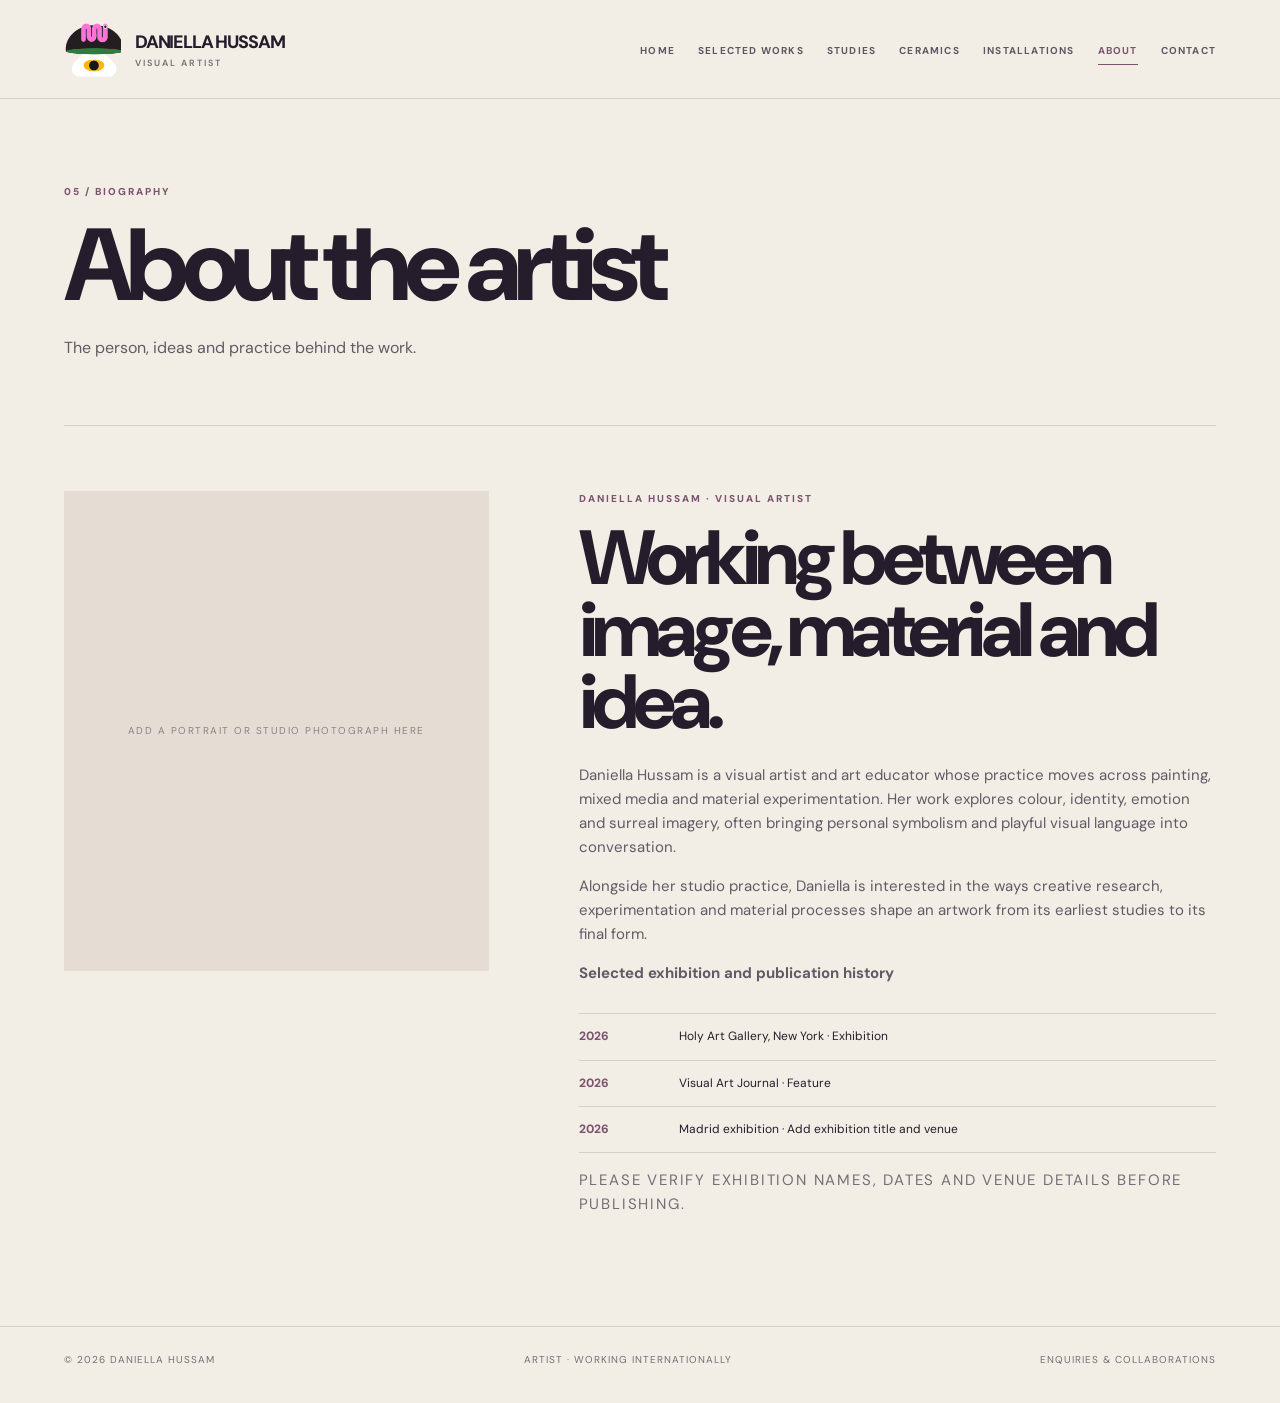
==== about.html @ 5ecb3647 "Add files via upload" ====
<!doctype html><html lang="en"><head><meta charset="utf-8"><meta name="viewport" content="width=device-width, initial-scale=1"><title>About the Artist | Daniella Hussam</title><meta name="description" content="Official portfolio of Daniella Hussam, visual artist."><link rel="preconnect" href="https://fonts.googleapis.com"><link rel="preconnect" href="https://fonts.gstatic.com" crossorigin><link href="assets/css/style.css" rel="stylesheet"></head><body><header class="site-header"><a class="brand" href="index.html"><img src="assets/images/mushroom-logo.png" alt="Daniella Hussam mushroom logo"><span class="brand-name">DANIELLA HUSSAM<small>VISUAL ARTIST</small></span></a><nav class="nav" aria-label="Main navigation"><a href="index.html" class="">Home</a><a href="selected-works.html" class="">Selected Works</a><a href="studies.html" class="">Studies</a><a href="ceramics.html" class="">Ceramics</a><a href="installations.html" class="">Installations</a><a href="about.html" class="active">About</a><a href="contact.html" class="">Contact</a></nav></header><main><section class="page-intro"><div class="eyebrow">05 / Biography</div><h1>About the artist</h1><p>The person, ideas and practice behind the work.</p></section><section class="about-layout"><div class="portrait-placeholder">Add a portrait or studio photograph here</div><div class="about-copy"><div class="eyebrow">Daniella Hussam · Visual artist</div><h2>Working between image, material and idea.</h2><p>Daniella Hussam is a visual artist and art educator whose practice moves across painting, mixed media and material experimentation. Her work explores colour, identity, emotion and surreal imagery, often bringing personal symbolism and playful visual language into conversation.</p><p>Alongside her studio practice, Daniella is interested in the ways creative research, experimentation and material processes shape an artwork from its earliest studies to its final form.</p><p><strong>Selected exhibition and publication history</strong></p><div class="info-list"><div class="info-row"><strong>2026</strong><span>Holy Art Gallery, New York · Exhibition</span></div><div class="info-row"><strong>2026</strong><span>Visual Art Journal · Feature</span></div><div class="info-row"><strong>2026</strong><span>Madrid exhibition · Add exhibition title and venue</span></div></div><p class="meta">Please verify exhibition names, dates and venue details before publishing.</p></div></section></main><footer class="site-footer"><span>© 2026 Daniella Hussam</span><span>Artist · Working internationally</span><a href="contact.html">Enquiries & collaborations</a></footer></body></html>
---- assets/css/style.css ----
@import url('https://fonts.googleapis.com/css2?family=DM+Sans:wght@400;500;600;700;800&display=swap');
:root{--paper:#f2eee6;--ink:#251d2b;--muted:#746d75;--line:#d8d0c7;--accent:#7c526f;--white:#fbf9f5;--sans:'DM Sans',Arial,sans-serif}
*{box-sizing:border-box}html{scroll-behavior:smooth}body{margin:0;background:var(--paper);color:var(--ink);font-family:var(--sans);font-size:15px;line-height:1.6}a{color:inherit;text-decoration:none}a:hover{color:var(--accent)}img{max-width:100%;display:block}
.site-header{max-width:1600px;margin:auto;padding:22px 5vw 18px;display:flex;align-items:center;justify-content:space-between;gap:30px;border-bottom:1px solid var(--line)}
.brand{display:flex;align-items:center;gap:13px;min-width:230px}.brand img{width:58px;height:58px;object-fit:contain}.brand-name{font-size:18px;line-height:1.05;font-weight:800;letter-spacing:-.065em}.brand-name small{display:block;margin-top:7px;font-size:9px;font-weight:600;letter-spacing:.22em;text-transform:uppercase;color:var(--muted)}
.nav{display:flex;flex-wrap:wrap;gap:clamp(10px,1.8vw,27px);justify-content:flex-end}.nav a{font-size:10px;font-weight:700;letter-spacing:.12em;text-transform:uppercase;color:#5f5662;padding:5px 0;border-bottom:1px solid transparent}.nav a:hover,.nav a.active{color:var(--accent);border-color:var(--accent)}
main{max-width:1600px;margin:auto;padding:0 5vw}.eyebrow{font-size:10px;letter-spacing:.2em;text-transform:uppercase;color:var(--accent);font-weight:800}
h1,h2,h3{font-family:var(--sans);font-weight:800;line-height:.94;letter-spacing:-.075em;margin:0}h1{font-size:clamp(58px,10vw,150px)}h2{font-size:clamp(38px,6vw,82px)}h3{font-size:25px;line-height:1.05;letter-spacing:-.055em}
p{max-width:690px;color:#625a65}.hero{padding:clamp(60px,9vw,140px) 0 85px;display:grid;grid-template-columns:1fr .85fr;gap:6vw;align-items:center}.hero-copy .eyebrow{margin-bottom:30px}.hero h1 span{display:block;color:var(--accent)}.hero-copy p{font-size:clamp(16px,1.6vw,21px);max-width:610px;margin:30px 0}.actions{display:flex;gap:12px;flex-wrap:wrap}.button{display:inline-flex;align-items:center;justify-content:center;padding:13px 18px;border:1px solid var(--ink);font-size:10px;font-weight:700;letter-spacing:.12em;text-transform:uppercase;transition:.2s}.button.primary{background:var(--ink);color:var(--paper)}.button:hover{background:var(--accent);border-color:var(--accent);color:white}
.hero-art{min-height:540px;background:#e6ded3;position:relative;display:flex;align-items:center;justify-content:center;overflow:hidden}.hero-art img{width:100%;height:100%;min-height:540px;position:absolute;inset:0;object-fit:cover}.art-instruction{position:relative;z-index:1;max-width:260px;padding:22px;background:rgba(242,238,230,.92);text-align:center;font-size:11px;letter-spacing:.08em;text-transform:uppercase;color:var(--muted)}
.intro-strip{border-top:1px solid var(--line);border-bottom:1px solid var(--line);padding:22px 0;display:flex;justify-content:space-between;gap:20px;flex-wrap:wrap;color:var(--muted);font-size:10px;letter-spacing:.13em;text-transform:uppercase;font-weight:700}
.section-head{padding:78px 0 30px;display:flex;justify-content:space-between;align-items:end;gap:24px}.section-head p{max-width:430px;margin:0;font-size:14px}
.card-grid{display:grid;grid-template-columns:repeat(3,1fr);gap:38px 22px;padding-bottom:85px}.work-card .visual{height:360px;position:relative;overflow:hidden;background:#e5ddd3}.work-card .visual img{width:100%;height:100%;object-fit:cover;transition:transform .5s}.work-card:hover .visual img{transform:scale(1.025)}.visual-empty{height:100%;display:grid;place-items:center;padding:25px;text-align:center;color:#8b8088;font-size:10px;letter-spacing:.15em;text-transform:uppercase}.work-card h3{margin:16px 0 7px}.meta{font-size:10px;letter-spacing:.12em;text-transform:uppercase;color:var(--muted)}
.page-intro{padding:85px 0 48px;border-bottom:1px solid var(--line)}.page-intro h1{font-size:clamp(48px,8vw,110px);margin:17px 0 22px}.page-intro p{font-size:16px;max-width:720px}
.note{padding:18px 22px;border-left:3px solid var(--accent);background:#eae3da;margin:25px 0 55px;max-width:760px;font-size:13px;color:#625a65}
.about-layout{display:grid;grid-template-columns:.8fr 1.2fr;gap:7vw;padding:65px 0 95px;align-items:start}.portrait-placeholder{min-height:480px;background:#e5ddd3;display:grid;place-items:center;color:#8b8088;text-align:center;padding:25px;font-size:10px;letter-spacing:.15em;text-transform:uppercase}.portrait-placeholder img{width:100%;height:100%;object-fit:cover}.about-copy h2{margin:15px 0 25px}.about-copy p{font-size:15px}.info-list{border-top:1px solid var(--line);margin-top:28px}.info-row{display:grid;grid-template-columns:100px 1fr;padding:13px 0;border-bottom:1px solid var(--line);font-size:12px}.info-row strong{font-weight:800;color:var(--accent)}
.contact-layout{display:grid;grid-template-columns:1fr 1fr;gap:8vw;padding:65px 0 100px}.contact-card{border-top:1px solid var(--line);padding:17px 0}.contact-card span{display:block;color:var(--muted);font-size:10px;text-transform:uppercase;letter-spacing:.15em;margin-bottom:5px}.contact-card a{font-size:22px;font-weight:700;letter-spacing:-.04em}
.site-footer{border-top:1px solid var(--line);padding:25px 5vw 35px;max-width:1600px;margin:auto;display:flex;justify-content:space-between;gap:20px;flex-wrap:wrap;color:var(--muted);font-size:10px;letter-spacing:.1em;text-transform:uppercase}.small-link{font-size:10px;text-transform:uppercase;letter-spacing:.14em;color:var(--accent);border-bottom:1px solid #c7a8a7;padding-bottom:4px}
@media(max-width:900px){.site-header{align-items:flex-start;flex-direction:column;padding:20px 6vw 16px}.nav{justify-content:flex-start;gap:10px 18px}.hero{grid-template-columns:1fr;padding:60px 0 50px;gap:35px}.hero-art,.hero-art img{min-height:380px}.card-grid{grid-template-columns:repeat(2,1fr)}.about-layout,.contact-layout{grid-template-columns:1fr;gap:35px}.portrait-placeholder{min-height:360px}}
@media(max-width:560px){main{padding:0 6vw}.brand img{width:48px;height:48px}.nav a{font-size:9px}.card-grid{grid-template-columns:1fr;gap:28px}.work-card .visual{height:390px}.section-head{align-items:flex-start;flex-direction:column;padding-top:55px}.info-row{grid-template-columns:75px 1fr}.site-footer{padding-left:6vw;padding-right:6vw}}
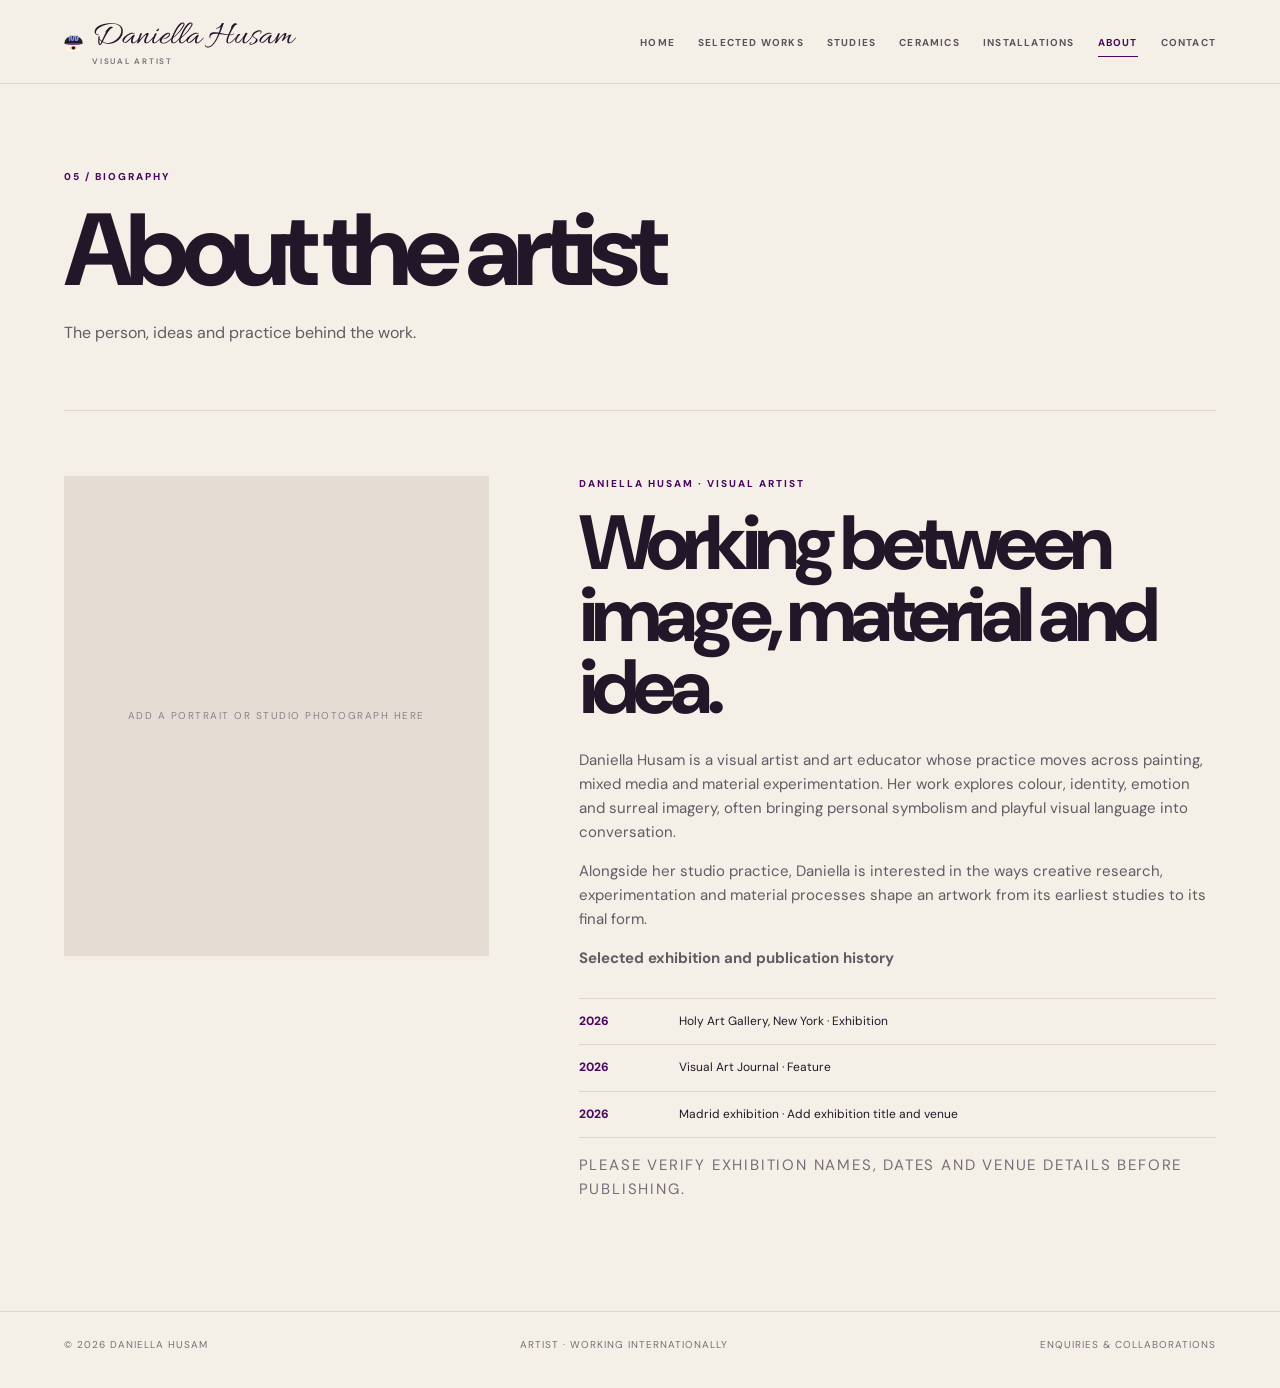
==== commit c43e6e70: "Add files via upload" ====
--- a/about.html
+++ b/about.html
@@ -1 +1 @@
-<!doctype html><html lang="en"><head><meta charset="utf-8"><meta name="viewport" content="width=device-width, initial-scale=1"><title>About the Artist | Daniella Hussam</title><meta name="description" content="Official portfolio of Daniella Hussam, visual artist."><link rel="preconnect" href="https://fonts.googleapis.com"><link rel="preconnect" href="https://fonts.gstatic.com" crossorigin><link href="assets/css/style.css" rel="stylesheet"></head><body><header class="site-header"><a class="brand" href="index.html"><img src="assets/images/mushroom-logo.png" alt="Daniella Hussam mushroom logo"><span class="brand-name">DANIELLA HUSSAM<small>VISUAL ARTIST</small></span></a><nav class="nav" aria-label="Main navigation"><a href="index.html" class="">Home</a><a href="selected-works.html" class="">Selected Works</a><a href="studies.html" class="">Studies</a><a href="ceramics.html" class="">Ceramics</a><a href="installations.html" class="">Installations</a><a href="about.html" class="active">About</a><a href="contact.html" class="">Contact</a></nav></header><main><section class="page-intro"><div class="eyebrow">05 / Biography</div><h1>About the artist</h1><p>The person, ideas and practice behind the work.</p></section><section class="about-layout"><div class="portrait-placeholder">Add a portrait or studio photograph here</div><div class="about-copy"><div class="eyebrow">Daniella Hussam · Visual artist</div><h2>Working between image, material and idea.</h2><p>Daniella Hussam is a visual artist and art educator whose practice moves across painting, mixed media and material experimentation. Her work explores colour, identity, emotion and surreal imagery, often bringing personal symbolism and playful visual language into conversation.</p><p>Alongside her studio practice, Daniella is interested in the ways creative research, experimentation and material processes shape an artwork from its earliest studies to its final form.</p><p><strong>Selected exhibition and publication history</strong></p><div class="info-list"><div class="info-row"><strong>2026</strong><span>Holy Art Gallery, New York · Exhibition</span></div><div class="info-row"><strong>2026</strong><span>Visual Art Journal · Feature</span></div><div class="info-row"><strong>2026</strong><span>Madrid exhibition · Add exhibition title and venue</span></div></div><p class="meta">Please verify exhibition names, dates and venue details before publishing.</p></div></section></main><footer class="site-footer"><span>© 2026 Daniella Hussam</span><span>Artist · Working internationally</span><a href="contact.html">Enquiries & collaborations</a></footer></body></html>+<!doctype html><html lang="en"><head><meta charset="utf-8"><meta name="viewport" content="width=device-width, initial-scale=1"><title>About the Artist | Daniella Husam</title><meta name="description" content="Official portfolio of Daniella Husam, visual artist."><link rel="preconnect" href="https://fonts.googleapis.com"><link rel="preconnect" href="https://fonts.gstatic.com" crossorigin><link href="assets/css/style.css" rel="stylesheet"></head><body><header class="site-header"><a class="brand" href="index.html"><img src="assets/images/mushroom-logo.png" alt="Daniella Husam mushroom logo"><span class="brand-name">Daniella Husam<small>VISUAL ARTIST</small></span></a><nav class="nav" aria-label="Main navigation"><a href="index.html" class="">Home</a><a href="selected-works.html" class="">Selected Works</a><a href="studies.html" class="">Studies</a><a href="ceramics.html" class="">Ceramics</a><a href="installations.html" class="">Installations</a><a href="about.html" class="active">About</a><a href="contact.html" class="">Contact</a></nav></header><main><section class="page-intro"><div class="eyebrow">05 / Biography</div><h1>About the artist</h1><p>The person, ideas and practice behind the work.</p></section><section class="about-layout"><div class="portrait-placeholder">Add a portrait or studio photograph here</div><div class="about-copy"><div class="eyebrow">Daniella Husam · Visual artist</div><h2>Working between image, material and idea.</h2><p>Daniella Husam is a visual artist and art educator whose practice moves across painting, mixed media and material experimentation. Her work explores colour, identity, emotion and surreal imagery, often bringing personal symbolism and playful visual language into conversation.</p><p>Alongside her studio practice, Daniella is interested in the ways creative research, experimentation and material processes shape an artwork from its earliest studies to its final form.</p><p><strong>Selected exhibition and publication history</strong></p><div class="info-list"><div class="info-row"><strong>2026</strong><span>Holy Art Gallery, New York · Exhibition</span></div><div class="info-row"><strong>2026</strong><span>Visual Art Journal · Feature</span></div><div class="info-row"><strong>2026</strong><span>Madrid exhibition · Add exhibition title and venue</span></div></div><p class="meta">Please verify exhibition names, dates and venue details before publishing.</p></div></section></main><footer class="site-footer"><span>© 2026 Daniella Husam</span><span>Artist · Working internationally</span><a href="contact.html">Enquiries & collaborations</a></footer></body></html>
--- a/assets/css/style.css
+++ b/assets/css/style.css
@@ -1,11 +1,13 @@
-@import url('https://fonts.googleapis.com/css2?family=DM+Sans:wght@400;500;600;700;800&display=swap');
-:root{--paper:#f2eee6;--ink:#251d2b;--muted:#746d75;--line:#d8d0c7;--accent:#7c526f;--white:#fbf9f5;--sans:'DM Sans',Arial,sans-serif}
+@import url('https://fonts.googleapis.com/css2?family=Allura&family=DM+Sans:wght@400;500;600;700;800&display=swap');
+:root{--paper:#f5f0e7;--ink:#211728;--muted:#766d78;--line:#ded6cb;--accent:#4a075f;--white:#fffaf1;--sans:'DM Sans',Arial,sans-serif}
 *{box-sizing:border-box}html{scroll-behavior:smooth}body{margin:0;background:var(--paper);color:var(--ink);font-family:var(--sans);font-size:15px;line-height:1.6}a{color:inherit;text-decoration:none}a:hover{color:var(--accent)}img{max-width:100%;display:block}
 .site-header{max-width:1600px;margin:auto;padding:22px 5vw 18px;display:flex;align-items:center;justify-content:space-between;gap:30px;border-bottom:1px solid var(--line)}
-.brand{display:flex;align-items:center;gap:13px;min-width:230px}.brand img{width:58px;height:58px;object-fit:contain}.brand-name{font-size:18px;line-height:1.05;font-weight:800;letter-spacing:-.065em}.brand-name small{display:block;margin-top:7px;font-size:9px;font-weight:600;letter-spacing:.22em;text-transform:uppercase;color:var(--muted)}
+.brand{display:flex;align-items:center;gap:9px;min-width:230px}.brand img{width:23px;height:23px;object-fit:contain;flex:0 0 23px}.brand-name{font-family:'Allura',cursive;font-size:34px;line-height:.9;font-weight:400;letter-spacing:0;white-space:nowrap}.brand-name small{display:block;margin-top:5px;font-family:var(--sans);font-size:8px;font-weight:600;letter-spacing:.22em;text-transform:uppercase;color:var(--muted)}
 .nav{display:flex;flex-wrap:wrap;gap:clamp(10px,1.8vw,27px);justify-content:flex-end}.nav a{font-size:10px;font-weight:700;letter-spacing:.12em;text-transform:uppercase;color:#5f5662;padding:5px 0;border-bottom:1px solid transparent}.nav a:hover,.nav a.active{color:var(--accent);border-color:var(--accent)}
 main{max-width:1600px;margin:auto;padding:0 5vw}.eyebrow{font-size:10px;letter-spacing:.2em;text-transform:uppercase;color:var(--accent);font-weight:800}
-h1,h2,h3{font-family:var(--sans);font-weight:800;line-height:.94;letter-spacing:-.075em;margin:0}h1{font-size:clamp(58px,10vw,150px)}h2{font-size:clamp(38px,6vw,82px)}h3{font-size:25px;line-height:1.05;letter-spacing:-.055em}
+h1,h2,h3{font-family:var(--sans);font-weight:800;line-height:.94;letter-spacing:-.075em;margin:0}
+.hero h1.signature-name{font-family:'Allura',cursive;font-weight:400;font-size:clamp(88px,13vw,176px);line-height:.76;letter-spacing:0}
+.hero h1.signature-name span{font-family:'Allura',cursive;font-weight:400}h1{font-size:clamp(58px,10vw,150px)}h2{font-size:clamp(38px,6vw,82px)}h3{font-size:25px;line-height:1.05;letter-spacing:-.055em}
 p{max-width:690px;color:#625a65}.hero{padding:clamp(60px,9vw,140px) 0 85px;display:grid;grid-template-columns:1fr .85fr;gap:6vw;align-items:center}.hero-copy .eyebrow{margin-bottom:30px}.hero h1 span{display:block;color:var(--accent)}.hero-copy p{font-size:clamp(16px,1.6vw,21px);max-width:610px;margin:30px 0}.actions{display:flex;gap:12px;flex-wrap:wrap}.button{display:inline-flex;align-items:center;justify-content:center;padding:13px 18px;border:1px solid var(--ink);font-size:10px;font-weight:700;letter-spacing:.12em;text-transform:uppercase;transition:.2s}.button.primary{background:var(--ink);color:var(--paper)}.button:hover{background:var(--accent);border-color:var(--accent);color:white}
 .hero-art{min-height:540px;background:#e6ded3;position:relative;display:flex;align-items:center;justify-content:center;overflow:hidden}.hero-art img{width:100%;height:100%;min-height:540px;position:absolute;inset:0;object-fit:cover}.art-instruction{position:relative;z-index:1;max-width:260px;padding:22px;background:rgba(242,238,230,.92);text-align:center;font-size:11px;letter-spacing:.08em;text-transform:uppercase;color:var(--muted)}
 .intro-strip{border-top:1px solid var(--line);border-bottom:1px solid var(--line);padding:22px 0;display:flex;justify-content:space-between;gap:20px;flex-wrap:wrap;color:var(--muted);font-size:10px;letter-spacing:.13em;text-transform:uppercase;font-weight:700}
@@ -17,4 +19,16 @@
 .contact-layout{display:grid;grid-template-columns:1fr 1fr;gap:8vw;padding:65px 0 100px}.contact-card{border-top:1px solid var(--line);padding:17px 0}.contact-card span{display:block;color:var(--muted);font-size:10px;text-transform:uppercase;letter-spacing:.15em;margin-bottom:5px}.contact-card a{font-size:22px;font-weight:700;letter-spacing:-.04em}
 .site-footer{border-top:1px solid var(--line);padding:25px 5vw 35px;max-width:1600px;margin:auto;display:flex;justify-content:space-between;gap:20px;flex-wrap:wrap;color:var(--muted);font-size:10px;letter-spacing:.1em;text-transform:uppercase}.small-link{font-size:10px;text-transform:uppercase;letter-spacing:.14em;color:var(--accent);border-bottom:1px solid #c7a8a7;padding-bottom:4px}
 @media(max-width:900px){.site-header{align-items:flex-start;flex-direction:column;padding:20px 6vw 16px}.nav{justify-content:flex-start;gap:10px 18px}.hero{grid-template-columns:1fr;padding:60px 0 50px;gap:35px}.hero-art,.hero-art img{min-height:380px}.card-grid{grid-template-columns:repeat(2,1fr)}.about-layout,.contact-layout{grid-template-columns:1fr;gap:35px}.portrait-placeholder{min-height:360px}}
-@media(max-width:560px){main{padding:0 6vw}.brand img{width:48px;height:48px}.nav a{font-size:9px}.card-grid{grid-template-columns:1fr;gap:28px}.work-card .visual{height:390px}.section-head{align-items:flex-start;flex-direction:column;padding-top:55px}.info-row{grid-template-columns:75px 1fr}.site-footer{padding-left:6vw;padding-right:6vw}}
+@media(max-width:560px){main{padding:0 6vw}.brand img{width:20px;height:20px;flex-basis:20px}.brand-name{font-size:32px}.nav a{font-size:9px}.card-grid{grid-template-columns:1fr;gap:28px}.work-card .visual{height:390px}.section-head{align-items:flex-start;flex-direction:column;padding-top:55px}.info-row{grid-template-columns:75px 1fr}.site-footer{padding-left:6vw;padding-right:6vw}}
+
+/* Daniella's supplied transparent logo and handwritten signature */
+.brand img{width:19px;height:19px;object-fit:contain;flex:0 0 19px}.signature-image-heading{margin:0!important;letter-spacing:0!important;line-height:1!important}.signature-image-heading img{width:min(100%,760px);height:auto;object-fit:contain;display:block}.hero-copy .signature-image-heading{margin:0 0 24px!important}
+@media(max-width:760px){.signature-image-heading img{width:min(100%,500px)}.brand{min-width:0}}
+
+/* Final identity pass: warm ivory, deep violet ink, supplied transparent mark and signature */
+:root{--paper:#f5f0e7;--ink:#211728;--muted:#766d78;--line:#ded6cb;--accent:#4a075f;--white:#fffaf1}
+.brand img{width:19px;height:19px;flex-basis:19px}
+.signature-image-heading img{width:min(100%,760px);height:auto;display:block;object-fit:contain}
+.hero-copy p{color:#5f5663}
+.nav a{color:#5b5260}
+@media(max-width:560px){.brand img{width:18px;height:18px;flex-basis:18px}}
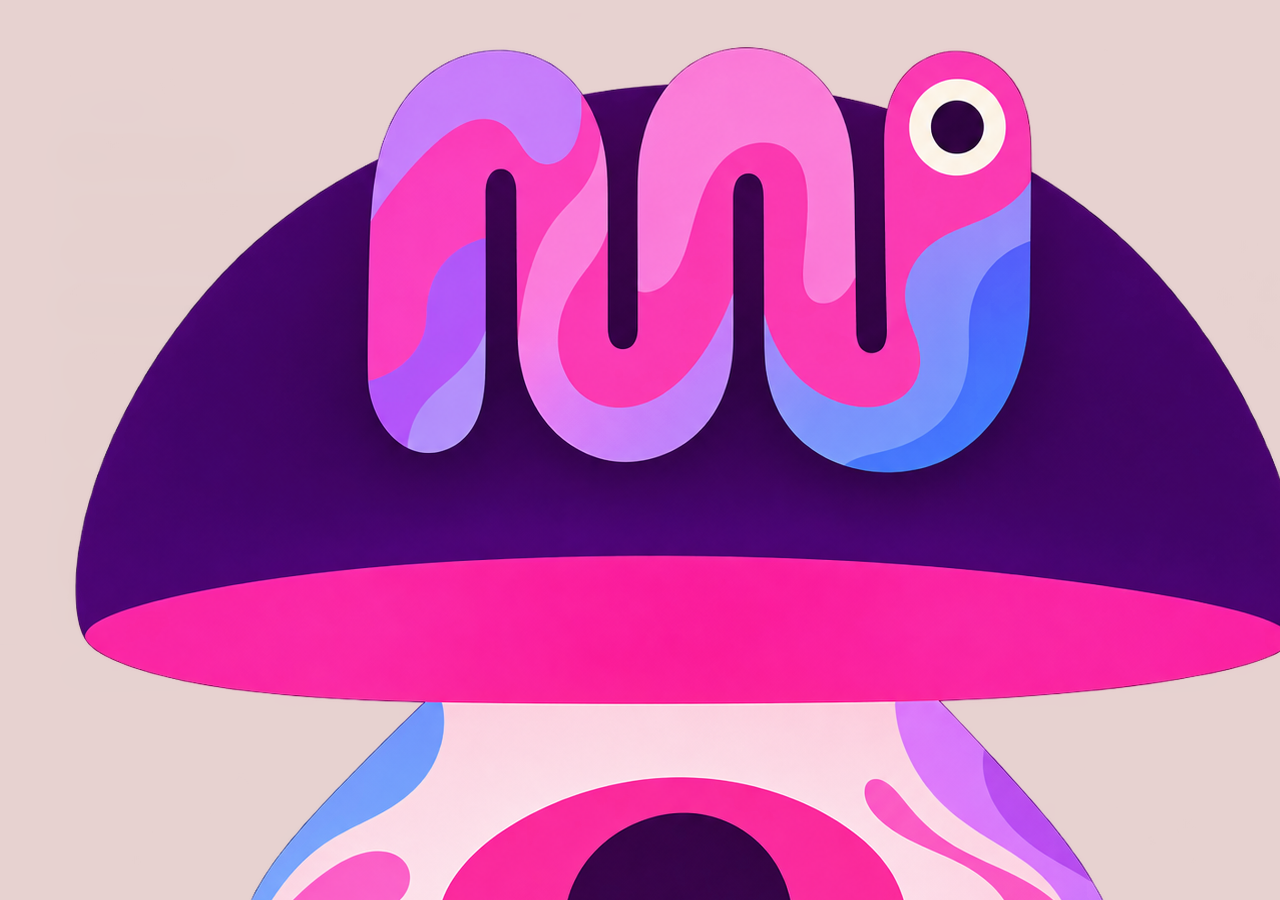
==== commit d965930c: "Improve SEO metadata and artist name discoverability" ====
--- a/about.html
+++ b/about.html
@@ -1 +1,16 @@
-<!doctype html><html lang="en"><head><meta charset="utf-8"><meta name="viewport" content="width=device-width, initial-scale=1"><title>About the Artist | Daniella Husam</title><meta name="description" content="Official portfolio of Daniella Husam, visual artist."><link rel="preconnect" href="https://fonts.googleapis.com"><link rel="preconnect" href="https://fonts.gstatic.com" crossorigin><link href="assets/css/style.css" rel="stylesheet"></head><body><header class="site-header"><a class="brand" href="index.html"><img src="assets/images/mushroom-logo.png" alt="Daniella Husam mushroom logo"><span class="brand-name">Daniella Husam<small>VISUAL ARTIST</small></span></a><nav class="nav" aria-label="Main navigation"><a href="index.html" class="">Home</a><a href="selected-works.html" class="">Selected Works</a><a href="studies.html" class="">Studies</a><a href="ceramics.html" class="">Ceramics</a><a href="installations.html" class="">Installations</a><a href="about.html" class="active">About</a><a href="contact.html" class="">Contact</a></nav></header><main><section class="page-intro"><div class="eyebrow">05 / Biography</div><h1>About the artist</h1><p>The person, ideas and practice behind the work.</p></section><section class="about-layout"><div class="portrait-placeholder">Add a portrait or studio photograph here</div><div class="about-copy"><div class="eyebrow">Daniella Husam · Visual artist</div><h2>Working between image, material and idea.</h2><p>Daniella Husam is a visual artist and art educator whose practice moves across painting, mixed media and material experimentation. Her work explores colour, identity, emotion and surreal imagery, often bringing personal symbolism and playful visual language into conversation.</p><p>Alongside her studio practice, Daniella is interested in the ways creative research, experimentation and material processes shape an artwork from its earliest studies to its final form.</p><p><strong>Selected exhibition and publication history</strong></p><div class="info-list"><div class="info-row"><strong>2026</strong><span>Holy Art Gallery, New York · Exhibition</span></div><div class="info-row"><strong>2026</strong><span>Visual Art Journal · Feature</span></div><div class="info-row"><strong>2026</strong><span>Madrid exhibition · Add exhibition title and venue</span></div></div><p class="meta">Please verify exhibition names, dates and venue details before publishing.</p></div></section></main><footer class="site-footer"><span>© 2026 Daniella Husam</span><span>Artist · Working internationally</span><a href="contact.html">Enquiries & collaborations</a></footer></body></html>+<!doctype html><html lang="en"><head><meta charset="utf-8"><meta name="viewport" content="width=device-width, initial-scale=1"><title>About Daniella Husam (Dania Husam) | Visual Artist</title><meta name="description" content="Meet Daniella Husam, also known as Dania Husam, a visual artist and art educator working across painting, mixed media and material experimentation."><link rel="preconnect" href="https://fonts.googleapis.com"><link rel="preconnect" href="https://fonts.gstatic.com" crossorigin><link href="assets/css/style.css" rel="stylesheet">
+  <script type="application/ld+json">
+  {
+    "@context": "https://schema.org",
+    "@type": "Person",
+    "name": "Daniella Husam",
+    "alternateName": "Dania Husam",
+    "jobTitle": "Visual Artist",
+    "url": "https://daniellartem.com/",
+    "sameAs": [
+      "https://www.instagram.com/daniellartem/",
+      "https://getmostra.com/artist/daniellahussam"
+    ]
+  }
+  </script>
+</head><body><header class="site-header"><a class="brand" href="index.html"><img src="assets/images/mushroom-logo.png" alt="Daniella Husam mushroom logo"><span class="brand-name">Daniella Husam<small>VISUAL ARTIST</small></span></a><nav class="nav" aria-label="Main navigation"><a href="index.html" class="">Home</a><a href="selected-works.html" class="">Selected Works</a><a href="studies.html" class="">Studies</a><a href="ceramics.html" class="">Ceramics</a><a href="installations.html" class="">Installations</a><a href="about.html" class="active">About</a><a href="contact.html" class="">Contact</a></nav></header><main><section class="page-intro"><div class="eyebrow">05 / Biography</div><h1>About the artist</h1><p>The person, ideas and practice behind the work.</p></section><section class="about-layout"><div class="portrait-placeholder">Add a portrait or studio photograph here</div><div class="about-copy"><div class="eyebrow">Daniella Husam · Visual artist</div><h2>Working between image, material and idea.</h2><p>Daniella Husam, also known as Dania Husam, is a visual artist and art educator whose practice moves across painting, mixed media and material experimentation. Her work explores colour, identity, emotion and surreal imagery, often bringing personal symbolism and playful visual language into conversation.</p><p>Alongside her studio practice, Daniella is interested in the ways creative research, experimentation and material processes shape an artwork from its earliest studies to its final form.</p><p><strong>Selected exhibition and publication history</strong></p><div class="info-list"><div class="info-row"><strong>2026</strong><span>Holy Art Gallery, New York · Exhibition</span></div><div class="info-row"><strong>2026</strong><span>Visual Art Journal · Feature</span></div><div class="info-row"><strong>2026</strong><span>Madrid exhibition · Add exhibition title and venue</span></div></div><p class="meta">Please verify exhibition names, dates and venue details before publishing.</p></div></section></main><footer class="site-footer"><span>© 2026 Daniella Husam</span><span>Artist · Working internationally</span><a href="contact.html">Enquiries & collaborations</a></footer></body></html>
--- a/assets/css/style.css
+++ b/assets/css/style.css
@@ -1,34 +1,1300 @@
-@import url('https://fonts.googleapis.com/css2?family=Allura&family=DM+Sans:wght@400;500;600;700;800&display=swap');
-:root{--paper:#f5f0e7;--ink:#211728;--muted:#766d78;--line:#ded6cb;--accent:#4a075f;--white:#fffaf1;--sans:'DM Sans',Arial,sans-serif}
-*{box-sizing:border-box}html{scroll-behavior:smooth}body{margin:0;background:var(--paper);color:var(--ink);font-family:var(--sans);font-size:15px;line-height:1.6}a{color:inherit;text-decoration:none}a:hover{color:var(--accent)}img{max-width:100%;display:block}
-.site-header{max-width:1600px;margin:auto;padding:22px 5vw 18px;display:flex;align-items:center;justify-content:space-between;gap:30px;border-bottom:1px solid var(--line)}
-.brand{display:flex;align-items:center;gap:9px;min-width:230px}.brand img{width:23px;height:23px;object-fit:contain;flex:0 0 23px}.brand-name{font-family:'Allura',cursive;font-size:34px;line-height:.9;font-weight:400;letter-spacing:0;white-space:nowrap}.brand-name small{display:block;margin-top:5px;font-family:var(--sans);font-size:8px;font-weight:600;letter-spacing:.22em;text-transform:uppercase;color:var(--muted)}
-.nav{display:flex;flex-wrap:wrap;gap:clamp(10px,1.8vw,27px);justify-content:flex-end}.nav a{font-size:10px;font-weight:700;letter-spacing:.12em;text-transform:uppercase;color:#5f5662;padding:5px 0;border-bottom:1px solid transparent}.nav a:hover,.nav a.active{color:var(--accent);border-color:var(--accent)}
-main{max-width:1600px;margin:auto;padding:0 5vw}.eyebrow{font-size:10px;letter-spacing:.2em;text-transform:uppercase;color:var(--accent);font-weight:800}
-h1,h2,h3{font-family:var(--sans);font-weight:800;line-height:.94;letter-spacing:-.075em;margin:0}
-.hero h1.signature-name{font-family:'Allura',cursive;font-weight:400;font-size:clamp(88px,13vw,176px);line-height:.76;letter-spacing:0}
-.hero h1.signature-name span{font-family:'Allura',cursive;font-weight:400}h1{font-size:clamp(58px,10vw,150px)}h2{font-size:clamp(38px,6vw,82px)}h3{font-size:25px;line-height:1.05;letter-spacing:-.055em}
-p{max-width:690px;color:#625a65}.hero{padding:clamp(60px,9vw,140px) 0 85px;display:grid;grid-template-columns:1fr .85fr;gap:6vw;align-items:center}.hero-copy .eyebrow{margin-bottom:30px}.hero h1 span{display:block;color:var(--accent)}.hero-copy p{font-size:clamp(16px,1.6vw,21px);max-width:610px;margin:30px 0}.actions{display:flex;gap:12px;flex-wrap:wrap}.button{display:inline-flex;align-items:center;justify-content:center;padding:13px 18px;border:1px solid var(--ink);font-size:10px;font-weight:700;letter-spacing:.12em;text-transform:uppercase;transition:.2s}.button.primary{background:var(--ink);color:var(--paper)}.button:hover{background:var(--accent);border-color:var(--accent);color:white}
-.hero-art{min-height:540px;background:#e6ded3;position:relative;display:flex;align-items:center;justify-content:center;overflow:hidden}.hero-art img{width:100%;height:100%;min-height:540px;position:absolute;inset:0;object-fit:cover}.art-instruction{position:relative;z-index:1;max-width:260px;padding:22px;background:rgba(242,238,230,.92);text-align:center;font-size:11px;letter-spacing:.08em;text-transform:uppercase;color:var(--muted)}
-.intro-strip{border-top:1px solid var(--line);border-bottom:1px solid var(--line);padding:22px 0;display:flex;justify-content:space-between;gap:20px;flex-wrap:wrap;color:var(--muted);font-size:10px;letter-spacing:.13em;text-transform:uppercase;font-weight:700}
-.section-head{padding:78px 0 30px;display:flex;justify-content:space-between;align-items:end;gap:24px}.section-head p{max-width:430px;margin:0;font-size:14px}
-.card-grid{display:grid;grid-template-columns:repeat(3,1fr);gap:38px 22px;padding-bottom:85px}.work-card .visual{height:360px;position:relative;overflow:hidden;background:#e5ddd3}.work-card .visual img{width:100%;height:100%;object-fit:cover;transition:transform .5s}.work-card:hover .visual img{transform:scale(1.025)}.visual-empty{height:100%;display:grid;place-items:center;padding:25px;text-align:center;color:#8b8088;font-size:10px;letter-spacing:.15em;text-transform:uppercase}.work-card h3{margin:16px 0 7px}.meta{font-size:10px;letter-spacing:.12em;text-transform:uppercase;color:var(--muted)}
-.page-intro{padding:85px 0 48px;border-bottom:1px solid var(--line)}.page-intro h1{font-size:clamp(48px,8vw,110px);margin:17px 0 22px}.page-intro p{font-size:16px;max-width:720px}
-.note{padding:18px 22px;border-left:3px solid var(--accent);background:#eae3da;margin:25px 0 55px;max-width:760px;font-size:13px;color:#625a65}
-.about-layout{display:grid;grid-template-columns:.8fr 1.2fr;gap:7vw;padding:65px 0 95px;align-items:start}.portrait-placeholder{min-height:480px;background:#e5ddd3;display:grid;place-items:center;color:#8b8088;text-align:center;padding:25px;font-size:10px;letter-spacing:.15em;text-transform:uppercase}.portrait-placeholder img{width:100%;height:100%;object-fit:cover}.about-copy h2{margin:15px 0 25px}.about-copy p{font-size:15px}.info-list{border-top:1px solid var(--line);margin-top:28px}.info-row{display:grid;grid-template-columns:100px 1fr;padding:13px 0;border-bottom:1px solid var(--line);font-size:12px}.info-row strong{font-weight:800;color:var(--accent)}
-.contact-layout{display:grid;grid-template-columns:1fr 1fr;gap:8vw;padding:65px 0 100px}.contact-card{border-top:1px solid var(--line);padding:17px 0}.contact-card span{display:block;color:var(--muted);font-size:10px;text-transform:uppercase;letter-spacing:.15em;margin-bottom:5px}.contact-card a{font-size:22px;font-weight:700;letter-spacing:-.04em}
-.site-footer{border-top:1px solid var(--line);padding:25px 5vw 35px;max-width:1600px;margin:auto;display:flex;justify-content:space-between;gap:20px;flex-wrap:wrap;color:var(--muted);font-size:10px;letter-spacing:.1em;text-transform:uppercase}.small-link{font-size:10px;text-transform:uppercase;letter-spacing:.14em;color:var(--accent);border-bottom:1px solid #c7a8a7;padding-bottom:4px}
-@media(max-width:900px){.site-header{align-items:flex-start;flex-direction:column;padding:20px 6vw 16px}.nav{justify-content:flex-start;gap:10px 18px}.hero{grid-template-columns:1fr;padding:60px 0 50px;gap:35px}.hero-art,.hero-art img{min-height:380px}.card-grid{grid-template-columns:repeat(2,1fr)}.about-layout,.contact-layout{grid-template-columns:1fr;gap:35px}.portrait-placeholder{min-height:360px}}
-@media(max-width:560px){main{padding:0 6vw}.brand img{width:20px;height:20px;flex-basis:20px}.brand-name{font-size:32px}.nav a{font-size:9px}.card-grid{grid-template-columns:1fr;gap:28px}.work-card .visual{height:390px}.section-head{align-items:flex-start;flex-direction:column;padding-top:55px}.info-row{grid-template-columns:75px 1fr}.site-footer{padding-left:6vw;padding-right:6vw}}
-
-/* Daniella's supplied transparent logo and handwritten signature */
-.brand img{width:19px;height:19px;object-fit:contain;flex:0 0 19px}.signature-image-heading{margin:0!important;letter-spacing:0!important;line-height:1!important}.signature-image-heading img{width:min(100%,760px);height:auto;object-fit:contain;display:block}.hero-copy .signature-image-heading{margin:0 0 24px!important}
-@media(max-width:760px){.signature-image-heading img{width:min(100%,500px)}.brand{min-width:0}}
-
-/* Final identity pass: warm ivory, deep violet ink, supplied transparent mark and signature */
-:root{--paper:#f5f0e7;--ink:#211728;--muted:#766d78;--line:#ded6cb;--accent:#4a075f;--white:#fffaf1}
-.brand img{width:19px;height:19px;flex-basis:19px}
-.signature-image-heading img{width:min(100%,760px);height:auto;display:block;object-fit:contain}
-.hero-copy p{color:#5f5663}
-.nav a{color:#5b5260}
-@media(max-width:560px){.brand img{width:18px;height:18px;flex-basis:18px}}
+@import url('https://fonts.googleapis.com/css2?family=DM+Sans:wght@400;500;600;700&family=Lato:wght@400;700&family=Playfair+Display:wght@500;600;700&display=swap');
+
+:root {
+  --blush: #e7d2d0;
+  --pink: #D94F91;
+  --purple: #4A075F;
+  --ink: #20202B;
+  --blue: #8DAFC2;
+  --paper: var(--blush);
+  --muted: #68616D;
+  --line: rgba(32, 32, 43, .16);
+  --sans: 'Lato', sans-serif;
+  --display: 'Playfair Display', Georgia, serif;
+  --ui: 'DM Sans', sans-serif;
+}
+
+* { box-sizing: border-box; }
+html { scroll-behavior: smooth; scroll-padding-top: 110px; }
+body {
+  margin: 0;
+  background: var(--blush);
+  color: var(--ink);
+  font: 15px/1.65 var(--sans);
+  animation: pageIn .7s ease both;
+}
+@keyframes pageIn { from { opacity: 0; } to { opacity: 1; } }
+a { color: inherit; text-decoration: none; }
+a:hover { color: var(--pink); }
+img { max-width: 100%; display: block; }
+
+/* Fixed navigation shared by every page */
+.site-header {
+  position: fixed;
+  z-index: 1000;
+  inset: 0 0 auto;
+  width: 100%;
+  min-height: 88px;
+  padding: 13px 5vw;
+  display: flex;
+  align-items: center;
+  justify-content: space-between;
+  gap: 24px;
+  background: rgba(231, 210, 208, .96);
+  border-bottom: 1px solid var(--line);
+  backdrop-filter: blur(14px);
+}
+body { padding-top: 88px; }
+.brand { display: flex; align-items: center; gap: 10px; min-width: 0; flex-shrink: 0; }
+.brand .mushroom-mark { width: 36px; height: 36px; flex: 0 0 36px; object-fit: contain; }
+.brand-lockup { display: flex; flex-direction: column; align-items: flex-start; gap: 3px; }
+.brand .brand-signature { width: 150px; height: auto; max-height: 38px; object-fit: contain; }
+.brand-lockup small { font: 700 8px/1.3 var(--ui); letter-spacing: .2em; color: var(--purple); }
+.nav { display: flex; flex-wrap: wrap; gap: clamp(10px, 1.8vw, 27px); justify-content: flex-end; align-items: center; }
+.nav a {
+  font: 700 10px/1.4 var(--ui);
+  letter-spacing: .12em;
+  text-transform: uppercase;
+  color: var(--ink);
+  padding: 6px 0;
+  border-bottom: 1px solid transparent;
+  transition: color .25s, border-color .25s;
+}
+.nav a:hover, .nav a.active { color: var(--pink); border-color: var(--pink); }
+.nav .mostra-nav-link { border: 0; display: flex; align-items: center; }
+.mostra-nav-link img { width: 49px; height: 23px; object-fit: contain; }
+
+/* Editorial homepage */
+main { max-width: 1600px; margin: auto; padding: 0 5vw; }
+.hero-editorial {
+  min-height: min(790px, calc(100vh - 88px));
+  position: relative;
+  display: grid;
+  grid-template-columns: 1fr 1fr;
+  grid-template-rows: 125px minmax(390px, 1fr) 100px;
+  align-items: center;
+  padding: 35px 0 25px;
+  isolation: isolate;
+}
+.hero-name {
+  z-index: 2;
+  color: var(--purple);
+  font: 600 clamp(54px, 8.5vw, 126px)/.98 var(--display);
+  letter-spacing: -.055em;
+}
+.hero-name-daniella { grid-column: 1; grid-row: 1; align-self: end; padding-left: 2%; }
+.hero-name-husam { grid-column: 2; grid-row: 1; align-self: end; text-align: right; padding-right: 3%; color: var(--pink); }
+.hero-portrait {
+  grid-column: 1 / 3;
+  grid-row: 2 / 4;
+  justify-self: center;
+  align-self: center;
+  width: min(48%, 510px);
+  height: min(590px, 66vh);
+  min-height: 390px;
+  overflow: hidden;
+  position: relative;
+  z-index: 1;
+  background: var(--blue);
+  box-shadow: 18px 18px 0 rgba(141, 175, 194, .24);
+}
+.hero-portrait img {
+  width: 100%;
+  height: 100%;
+  object-fit: cover;
+  object-position: 50% 42%;
+  animation: portraitReveal 1.1s .12s both;
+}
+@keyframes portraitReveal {
+  from { opacity: 0; transform: scale(1.035); }
+  to { opacity: 1; transform: scale(1); }
+}
+.hero-intro {
+  grid-column: 2;
+  grid-row: 3;
+  z-index: 3;
+  justify-self: end;
+  align-self: end;
+  width: min(310px, 42%);
+  margin: 0 1% 12px 0;
+  padding: 18px 20px;
+  background: rgba(231, 210, 208, .94);
+}
+.eyebrow { font: 700 9px/1.6 var(--ui); letter-spacing: .17em; text-transform: uppercase; color: var(--purple); }
+.hero-intro p { font-size: 14px; line-height: 1.75; margin: 10px 0 0; }
+.scroll-cue {
+  grid-column: 1;
+  grid-row: 3;
+  z-index: 3;
+  align-self: end;
+  justify-self: start;
+  display: inline-flex;
+  align-items: center;
+  gap: 12px;
+  margin: 0 0 18px 2%;
+  font: 700 9px var(--ui);
+  letter-spacing: .15em;
+  text-transform: uppercase;
+  color: var(--purple);
+}
+.scroll-arrow { color: var(--pink); font-size: 22px; transition: transform .25s; }
+.scroll-cue:hover .scroll-arrow { transform: translateY(5px); }
+
+/* Mostra call to action */
+.mostra-section {
+  display: grid;
+  grid-template-columns: 1.3fr .7fr;
+  gap: 50px;
+  align-items: center;
+  padding: 75px 0;
+  margin: 15px 0 55px;
+  border-top: 1px solid var(--line);
+  border-bottom: 1px solid var(--line);
+}
+.mostra-copy h2 {
+  font: 600 clamp(40px, 6vw, 76px)/1.02 var(--display);
+  letter-spacing: -.045em;
+  margin: 18px 0;
+  max-width: 850px;
+  color: var(--purple);
+}
+.mostra-copy p { font-size: 16px; line-height: 1.8; max-width: 650px; margin: 0 0 25px; color: var(--ink); }
+.mostra-button {
+  display: inline-flex;
+  background: var(--purple);
+  color: var(--blush);
+  padding: 15px 22px;
+  font: 700 10px var(--ui);
+  letter-spacing: .12em;
+  text-transform: uppercase;
+  transition: transform .25s, background .25s;
+}
+.mostra-button:hover { background: var(--pink); color: white; transform: translateY(-2px); }
+.mostra-mark { display: flex; justify-content: center; align-items: center; padding: 25px; }
+.mostra-mark img { width: 100%; max-width: 270px; height: auto; object-fit: contain; }
+
+.gallery-main { padding-top: 35px; }
+.card-grid { columns: 3; column-gap: 22px; padding: 0 0 75px; }
+.work-card {
+  display: inline-block; width: 100%; break-inside: avoid; margin: 0 0 34px;
+  opacity: 0; transform: translateY(16px);
+  transition: opacity .7s ease, transform .7s ease;
+}
+.work-card.is-visible { opacity: 1; transform: translateY(0); }
+.work-card .visual { width: 100%; overflow: hidden; background: transparent; }
+.work-card .visual img {
+  width: 100%; height: auto; object-fit: contain; cursor: zoom-in;
+  transition: transform .7s cubic-bezier(.2,.7,.2,1), opacity .4s;
+}
+.work-card:hover .visual img { transform: scale(1.018); }
+.artwork-details { padding: 10px 0 0; }
+.artwork-line { font-size: 12px; line-height: 1.65; color: var(--ink); }
+.artwork-line strong { font-weight: 800; }
+.artwork-price { font-size: 11px; margin-top: 3px; color: var(--muted); }
+.artwork-purchase {
+  display: inline-block; font: 700 10px var(--ui); text-transform: uppercase;
+  letter-spacing: .12em; text-decoration: underline; text-underline-offset: 4px;
+  margin-top: 7px; color: var(--purple);
+}
+.empty-message { padding: 40px 0; color: var(--muted); }
+.site-footer {
+  border-top: 1px solid var(--line); padding: 22px 5vw 30px; max-width: 1600px;
+  margin: auto; display: flex; justify-content: space-between; gap: 20px;
+  flex-wrap: wrap; color: var(--muted); font: 700 9px var(--ui);
+  letter-spacing: .1em; text-transform: uppercase;
+}
+
+/* Artwork zoom viewer */
+.zoom-viewer {
+  position: fixed; inset: 0; z-index: 9999; display: none; align-items: center;
+  justify-content: center; background: rgba(32, 32, 43, .97); padding: 70px 24px 30px;
+}
+.zoom-viewer.open { display: flex; }
+.zoom-stage { width: 100%; height: 100%; display: flex; align-items: center; justify-content: center; overflow: hidden; touch-action: none; cursor: grab; user-select: none; }
+.zoom-stage.dragging { cursor: grabbing; }
+.zoom-stage img { max-width: 100%; max-height: 100%; width: auto; height: auto; object-fit: contain; transform-origin: center; pointer-events: none; user-select: none; }
+.zoom-toolbar {
+  position: absolute; top: 18px; left: 50%; transform: translateX(-50%);
+  display: flex; align-items: center; gap: 9px; z-index: 2;
+  background: rgba(231, 210, 208, .12); border: 1px solid rgba(231, 210, 208, .2);
+  border-radius: 40px; padding: 8px 12px;
+}
+.zoom-toolbar button, .zoom-close {
+  border: 0; color: white; background: rgba(231, 210, 208, .15); cursor: pointer;
+  border-radius: 50%; width: 38px; height: 38px; font-size: 21px;
+  display: flex; align-items: center; justify-content: center;
+}
+.zoom-level { color: white; font-size: 13px; min-width: 48px; text-align: center; }
+.zoom-close { position: absolute; top: 20px; right: 24px; font-size: 25px; z-index: 3; }
+.zoom-hint { position: absolute; bottom: 18px; color: rgba(231, 210, 208, .7); font-size: 11px; letter-spacing: 1px; }
+body.viewer-open { overflow: hidden; }
+
+@media (max-width: 900px) {
+  .site-header { min-height: 100px; padding: 12px 5vw; align-items: flex-start; flex-direction: column; gap: 7px; }
+  body { padding-top: 100px; }
+  .nav { justify-content: flex-start; gap: 8px 18px; }
+  .hero-editorial { min-height: 760px; grid-template-rows: 100px minmax(400px, 1fr) 115px; }
+  .hero-name { font-size: clamp(52px, 10vw, 90px); }
+  .hero-portrait { width: 58%; height: 520px; }
+  .hero-intro { width: 42%; padding: 14px; }
+  .mostra-section { grid-template-columns: 1fr .6fr; gap: 25px; }
+}
+@media (max-width: 600px) {
+  .site-header { min-height: 126px; padding: 10px 5vw; gap: 8px; }
+  body { padding-top: 126px; }
+  .brand .brand-signature { width: 132px; }
+  .brand .mushroom-mark { width: 31px; height: 31px; flex-basis: 31px; }
+  .nav { gap: 7px 13px; }
+  .nav a { font-size: 8px; }
+  .mostra-nav-link img { width: 40px; }
+  main { padding: 0 5vw; }
+  .hero-editorial {
+    min-height: 760px; grid-template-columns: 1fr 1fr;
+    grid-template-rows: 85px 1fr 155px; padding: 22px 0;
+  }
+  .hero-name { font-size: clamp(43px, 12vw, 68px); }
+  .hero-name-daniella { padding-left: 0; }
+  .hero-name-husam { padding-right: 0; }
+  .hero-portrait { width: 76%; height: 480px; min-height: 0; grid-row: 2 / 4; }
+  .hero-intro {
+    grid-column: 1 / 3; grid-row: 3; width: 72%;
+    justify-self: end; margin: 0 0 12px; padding: 12px 14px;
+  }
+  .hero-intro p { font-size: 12px; line-height: 1.6; }
+  .scroll-cue { grid-column: 1; grid-row: 3; margin: 0 0 18px; gap: 7px; font-size: 8px; }
+  .mostra-section { grid-template-columns: 1fr; gap: 20px; padding: 45px 0; }
+  .mostra-mark { justify-content: flex-start; padding: 5px 0; }
+  .mostra-mark img { max-width: 170px; }
+  .card-grid { columns: 2; column-gap: 12px; }
+  .work-card { margin-bottom: 24px; }
+  .artwork-line { font-size: 11px; }
+  .site-footer { padding-left: 5vw; padding-right: 5vw; }
+  .zoom-viewer { padding: 75px 10px 45px; }
+  .zoom-close { right: 12px; }
+  .zoom-toolbar { top: 12px; }
+}
+@media (max-width: 380px) {
+  .card-grid { columns: 1; }
+  .nav { gap: 6px 10px; }
+}
+@media (prefers-reduced-motion: reduce) {
+  *, *::before, *::after { animation-duration: .01ms !important; transition-duration: .01ms !important; scroll-behavior: auto !important; }
+  .work-card { opacity: 1; transform: none; }
+}
+
+
+/* ===== Homepage art direction: blush, ink, pink, purple and blue ===== */
+:root {
+  --blush: #e7d2d0;
+  --pink: #D94F91;
+  --purple: #4A075F;
+  --ink: #20202B;
+  --blue: #8DAFC2;
+  --line: rgba(74, 7, 95, .13);
+}
+.site-header {
+  min-height: 78px;
+  padding: 9px 2.5vw;
+  background: rgba(231,210,208,.97);
+}
+body { padding-top: 78px; }
+.brand { gap: 12px; }
+.brand .mushroom-mark { width: 43px; height: 43px; flex-basis: 43px; }
+.brand .brand-signature { width: 150px; max-height: 38px; }
+.brand-lockup small { font-size: 8px; }
+.nav { gap: clamp(12px, 1.7vw, 25px); }
+.nav a { font-size: 9px; letter-spacing: .12em; }
+.nav .mostra-nav-link img { width: 49px; height: 23px; }
+
+.home-main { max-width: none; padding: 0 2.8vw; }
+.hero-artworld {
+  position: relative;
+  min-height: 660px;
+  height: min(690px, calc(100vh - 78px));
+  max-height: 760px;
+  overflow: hidden;
+  border-bottom: 1px solid var(--line);
+  isolation: isolate;
+}
+.hero-word {
+  position: absolute;
+  z-index: 1;
+  font-family: 'Bowlby One SC', Impact, sans-serif;
+  font-weight: 400;
+  line-height: .9;
+  letter-spacing: -.055em;
+  text-transform: none;
+  color: var(--ink);
+  font-size: clamp(66px, 10.2vw, 148px);
+  text-shadow: 4px 3px 0 var(--pink), -4px -3px 0 #12c9d6;
+  -webkit-text-stroke: .5px var(--ink);
+  pointer-events: none;
+}
+.hero-word-daniella { left: 2%; top: 15%; transform: rotate(-4deg); }
+.hero-word-husam { right: 2%; top: 42%; transform: rotate(2deg); }
+.portrait-wrap {
+  position: absolute;
+  z-index: 2;
+  left: 50%;
+  bottom: 0;
+  transform: translateX(-50%);
+  width: min(48vw, 590px);
+  height: 94%;
+  display: flex;
+  align-items: flex-end;
+  justify-content: center;
+  overflow: visible;
+  background: transparent;
+  box-shadow: none;
+}
+.portrait-cutout {
+  display: block;
+  width: 100%;
+  height: 100%;
+  object-fit: contain;
+  object-position: center bottom;
+  animation: none !important;
+  transform: none !important;
+  filter: none;
+}
+.portrait-scribble {
+  position: absolute;
+  z-index: 3;
+  left: -53%;
+  bottom: -3px;
+  width: 112%;
+  height: 135px;
+  overflow: visible;
+  pointer-events: none;
+}
+.portrait-scribble path {
+  fill: none;
+  stroke: var(--purple);
+  stroke-width: 7;
+  stroke-linecap: round;
+  stroke-linejoin: round;
+}
+.hero-bio {
+  position: absolute;
+  z-index: 4;
+  right: 1.4%;
+  bottom: 4px;
+  width: min(29%, 355px);
+  display: flex;
+  gap: 15px;
+  align-items: stretch;
+  padding: 0 0 10px;
+  background: transparent;
+}
+.bio-rule { display: block; width: 4px; flex: 0 0 4px; background: var(--pink); }
+.bio-copy { padding: 5px 0 0; }
+.bio-copy p { margin: 0; font: 400 clamp(14px, 1.25vw, 19px)/1.48 var(--sans); color: var(--purple); }
+.bio-copy .bio-kicker { margin-bottom: 3px; }
+.hero-bottom-note {
+  position: absolute;
+  z-index: 4;
+  left: 2%;
+  bottom: 22px;
+  color: var(--purple);
+  font: 700 9px var(--ui);
+  letter-spacing: .18em;
+  text-transform: uppercase;
+}
+.hero-doodle { position: absolute; z-index: 3; pointer-events: none; }
+.hero-doodle svg { width: 100%; height: 100%; overflow: visible; }
+.hero-doodle svg path, .hero-doodle svg circle {
+  fill: none; stroke: var(--blue); stroke-width: 4;
+  stroke-linecap: round; stroke-linejoin: round;
+}
+.hero-fish { right: 1.1%; bottom: 24%; width: 92px; height: 72px; transform: rotate(-8deg); }
+.hero-fish svg path:first-child { fill: rgba(141,175,194,.12); }
+.hero-spark { right: 8%; top: 18%; color: var(--pink); font-size: 42px; transform: rotate(12deg); }
+.hero-mushroom { left: 2%; top: 48%; width: 70px; height: 78px; transform: rotate(-8deg); }
+.hero-mushroom svg path { stroke: var(--pink); stroke-width: 4; }
+.hero-mushroom svg circle { fill: var(--pink); stroke: none; }
+
+.mostra-section {
+  margin: 0;
+  padding: 50px 0 42px;
+  grid-template-columns: 1.25fr .75fr;
+  gap: 40px;
+  border-top: 0;
+  border-bottom: 1px solid var(--line);
+}
+.mostra-copy h2 {
+  font-size: clamp(42px, 6.2vw, 78px);
+  line-height: 1.02;
+  margin: 18px 0 18px;
+  color: var(--purple);
+}
+.mostra-copy p { max-width: 700px; font-size: 16px; }
+.mostra-button { padding: 15px 22px; background: var(--purple); }
+.mostra-button:hover { background: var(--pink); }
+.mostra-art-link {
+  min-height: 260px;
+  position: relative;
+  display: flex;
+  align-items: flex-start;
+  justify-content: center;
+  padding: 12px 10px 0;
+}
+.mostra-large-logo { width: min(78%, 260px); max-height: 95px; object-fit: contain; }
+.paper-plane-doodle {
+  position: absolute; width: 205px; height: 165px;
+  right: 18%; bottom: -5px; transform: rotate(7deg);
+  overflow: visible;
+}
+.paper-plane-doodle path {
+  fill: none; stroke: var(--blue); stroke-width: 7;
+  stroke-linecap: round; stroke-linejoin: round;
+}
+.paper-plane-doodle .plane-trail { stroke: var(--pink); stroke-dasharray: 2 13; stroke-width: 8; }
+.paper-plane-doodle circle { fill: var(--pink); stroke: none; }
+.home-footer { max-width: none; padding: 0 2.8vw 20px; border-top: 0; }
+.footer-socials {
+  min-height: 66px; display: flex; justify-content: center; align-items: center;
+  gap: 32px; border-bottom: 1px solid var(--line);
+}
+.footer-socials a {
+  color: var(--pink); font: 700 34px/1 var(--ui);
+  transition: transform .2s, color .2s;
+}
+.footer-socials a:hover { color: var(--purple); transform: translateY(-3px); }
+.footer-bottom {
+  display: flex; justify-content: space-between; gap: 20px;
+  padding: 18px 0 0; color: var(--muted);
+  font: 700 9px/1.7 var(--ui); letter-spacing: .1em; text-transform: uppercase;
+}
+.footer-bottom span:last-child { text-align: right; }
+.footer-bottom a { font: 400 13px var(--sans); letter-spacing: 0; text-transform: none; }
+
+@media (max-width: 900px) {
+  .site-header { min-height: 94px; padding: 9px 3vw; flex-direction: row; align-items: center; }
+  body { padding-top: 94px; }
+  .brand .mushroom-mark { width: 40px; height: 40px; flex-basis: 40px; }
+  .hero-artworld { min-height: 650px; height: 76vh; }
+  .hero-word { font-size: clamp(58px, 11vw, 100px); }
+  .portrait-wrap { width: min(58vw, 520px); height: 88%; }
+  .hero-bio { width: 31%; right: 1%; }
+  .bio-copy p { font-size: 14px; }
+  .hero-fish { width: 68px; right: 1%; }
+  .mostra-section { grid-template-columns: 1fr .65fr; }
+}
+@media (max-width: 600px) {
+  .site-header { min-height: 120px; padding: 9px 4vw; flex-direction: column; align-items: flex-start; gap: 7px; }
+  body { padding-top: 120px; }
+  .brand .mushroom-mark { width: 38px; height: 38px; flex-basis: 38px; }
+  .brand .brand-signature { width: 150px; }
+  .nav { width: 100%; justify-content: flex-start; gap: 5px 13px; }
+  .nav a { font-size: 8px; }
+  .nav .mostra-nav-link img { width: 40px; }
+  .home-main { padding: 0 4vw; }
+  .hero-artworld { min-height: 740px; height: auto; max-height: none; }
+  .hero-word { font-size: clamp(48px, 13vw, 76px); }
+  .hero-word-daniella { top: 8%; left: 1%; }
+  .hero-word-husam { top: 37%; right: 0; }
+  .portrait-wrap { width: 92%; height: 68%; bottom: 0; }
+  .portrait-scribble { left: -10%; width: 90%; height: 85px; bottom: 0; }
+  .hero-bio {
+    right: 0; bottom: 13px; width: 56%;
+    padding: 8px 0 8px 8px; gap: 9px;
+  }
+  .bio-copy p { font-size: 12px; line-height: 1.45; }
+  .bio-copy .bio-kicker { font-size: 11px; }
+  .hero-bottom-note { left: 0; bottom: 24px; width: 38%; font-size: 7px; line-height: 1.7; }
+  .hero-fish { width: 55px; height: 44px; right: 1%; bottom: 32%; }
+  .hero-mushroom { width: 45px; height: 52px; top: 25%; left: 2%; }
+  .hero-spark { top: 18%; right: 7%; font-size: 28px; }
+  .mostra-section { grid-template-columns: 1fr; padding: 42px 0 32px; gap: 18px; }
+  .mostra-copy h2 { font-size: clamp(43px, 12vw, 60px); }
+  .mostra-copy p { font-size: 14px; }
+  .mostra-art-link { min-height: 190px; justify-content: flex-start; }
+  .mostra-large-logo { width: 170px; }
+  .paper-plane-doodle { width: 150px; height: 120px; right: 10%; }
+  .footer-socials { min-height: 58px; gap: 25px; }
+  .footer-socials a { font-size: 29px; }
+  .footer-bottom { font-size: 8px; }
+  .card-grid { columns: 2; }
+}
+
+
+/* Homepage hero: use Daniella's supplied composition as one complete artwork */
+.hero-artworld {
+  width: 100%;
+  min-height: 0;
+  height: auto;
+  max-height: none;
+  padding: 0;
+  margin: 0;
+  overflow: hidden;
+  background: #e7d2d0;
+  border-bottom: 1px solid var(--line);
+}
+.home-hero-image {
+  display: block;
+  width: 100%;
+  max-width: 1366px;
+  height: auto;
+  margin: 0 auto;
+  object-fit: contain;
+  object-position: center;
+  animation: none !important;
+  transform: none !important;
+}
+
+/* Clear, medium-sized footer social icons */
+.footer-socials {
+  min-height: 82px;
+  gap: 34px;
+}
+.footer-socials a {
+  display: inline-flex;
+  width: 38px;
+  height: 38px;
+  align-items: center;
+  justify-content: center;
+  color: var(--pink);
+}
+.footer-socials a svg {
+  display: block;
+  width: 34px;
+  height: 34px;
+  fill: none;
+  stroke: currentColor;
+  stroke-width: 2;
+  stroke-linecap: round;
+  stroke-linejoin: round;
+}
+.footer-socials a .icon-dot { fill: currentColor; stroke: none; }
+.footer-socials a:hover { color: var(--purple); }
+
+@media (max-width: 600px) {
+  .home-hero-image { width: 100%; }
+  .footer-socials { min-height: 74px; gap: 28px; }
+  .footer-socials a, .footer-socials a svg { width: 32px; height: 32px; }
+}
+
+
+/* FINAL HOMEPAGE: display Daniella's supplied PNG as-is, with no extra hero elements */
+.home-main {
+  max-width: none;
+  width: 100%;
+  padding: 0;
+  margin: 0;
+}
+.hero-artworld {
+  display: block;
+  width: 100%;
+  height: auto;
+  min-height: 0;
+  max-height: none;
+  margin: 0;
+  padding: 0;
+  overflow: visible;
+  border: 0;
+  background: #e7d2d0;
+}
+.home-hero-image {
+  display: block;
+  width: 100%;
+  max-width: none;
+  height: auto;
+  margin: 0;
+  object-fit: contain;
+  object-position: center;
+  animation: none !important;
+  transform: none !important;
+}
+.paper-plane-doodle {
+  display: none !important;
+}
+
+
+/* Final sizing adjustments: larger header, slightly inset Mostra section */
+.site-header {
+  min-height: 104px;
+  padding: 13px 3.5vw;
+}
+body { padding-top: 104px; }
+.brand { gap: 14px; }
+.brand .mushroom-mark {
+  width: 49px;
+  height: 49px;
+  flex-basis: 49px;
+}
+.brand .brand-signature {
+  width: 185px;
+  max-height: 48px;
+}
+.brand-lockup small { font-size: 9px; }
+.nav { gap: clamp(14px, 1.9vw, 30px); }
+.nav a { font-size: 11px; }
+.nav .mostra-nav-link img {
+  width: 58px;
+  height: 28px;
+}
+.mostra-section {
+  padding-left: clamp(18px, 2.5vw, 40px);
+  padding-right: clamp(18px, 2.5vw, 40px);
+}
+.paper-plane-doodle { display: none !important; }
+
+@media (max-width: 900px) {
+  .site-header {
+    min-height: 104px;
+    padding: 11px 3.5vw;
+  }
+  body { padding-top: 104px; }
+  .brand .mushroom-mark {
+    width: 45px;
+    height: 45px;
+    flex-basis: 45px;
+  }
+  .brand .brand-signature { width: 170px; }
+  .nav a { font-size: 10px; }
+  .nav .mostra-nav-link img { width: 52px; }
+}
+
+@media (max-width: 600px) {
+  .site-header {
+    min-height: 132px;
+    padding: 10px 4vw;
+  }
+  body { padding-top: 132px; }
+  .brand .mushroom-mark {
+    width: 40px;
+    height: 40px;
+    flex-basis: 40px;
+  }
+  .brand .brand-signature { width: 155px; }
+  .nav a { font-size: 8px; }
+  .nav .mostra-nav-link img { width: 43px; }
+  .mostra-section {
+    padding-left: 14px;
+    padding-right: 14px;
+  }
+}
+
+
+/* Final navigation label sizing */
+.site-header .nav a:not(.mostra-nav-link) {
+  font-size: 13px;
+  letter-spacing: .13em;
+  line-height: 1.5;
+}
+
+@media (max-width: 900px) {
+  .site-header .nav a:not(.mostra-nav-link) {
+    font-size: 12px;
+  }
+}
+
+@media (max-width: 600px) {
+  .site-header .nav a:not(.mostra-nav-link) {
+    font-size: 10px;
+  }
+}
+
+
+/* Projects page: editorial L-shaped statement and floated image grid */
+.projects-main { max-width: 1600px; }
+.projects-layout { display: flow-root; padding: 0 0 75px; }
+.projects-gallery {
+  float: right;
+  width: 58%;
+  display: grid;
+  grid-template-columns: repeat(2, minmax(0, 1fr));
+  gap: 24px 30px;
+  padding: 0 0 20px 34px;
+  columns: unset;
+}
+.projects-gallery .work-card {
+  display: block;
+  width: 100%;
+  margin: 0;
+}
+.projects-gallery .work-card:nth-child(3) { grid-column: 1 / -1; }
+.projects-gallery .work-card .visual img { width: 100%; }
+.project-statement {
+  color: #171717;
+  font-family: 'Lato', sans-serif;
+  font-size: 19px;
+  line-height: 1.58;
+}
+.project-statement h1 {
+  margin: 0 0 3px;
+  font: 700 clamp(25px, 2.2vw, 34px)/1.2 'Lato', sans-serif;
+  color: var(--ink);
+}
+.project-statement .project-meta {
+  margin: 0 0 24px;
+  font-size: 13px;
+  line-height: 1.5;
+  letter-spacing: .04em;
+  color: var(--muted);
+}
+.project-statement p { margin: 0 0 18px; }
+@media (max-width: 700px) {
+  .projects-gallery {
+    float: none;
+    width: 100%;
+    padding: 0 0 24px;
+    gap: 16px;
+  }
+  .project-statement { font-size: 16px; line-height: 1.65; }
+  .project-statement h1 { font-size: 27px; }
+}
+@media (max-width: 420px) {
+  .projects-gallery { grid-template-columns: 1fr; }
+  .projects-gallery .work-card:nth-child(3) { grid-column: auto; }
+}
+
+
+/* Projects: independent recent uploads first, then one self-contained feature */
+.projects-content { display: block; padding-bottom: 70px; }
+.projects-new-work {
+  display: grid;
+  grid-template-columns: repeat(3, minmax(0, 1fr));
+  gap: 28px;
+  margin-bottom: 64px;
+}
+.projects-new-work .work-card { margin: 0; }
+.projects-layout { display: flow-root; padding: 0 0 30px; }
+.projects-gallery {
+  float: right;
+  width: 58%;
+  display: grid;
+  grid-template-columns: repeat(2, minmax(0, 1fr));
+  gap: 24px 30px;
+  padding: 0 0 20px 34px;
+  columns: unset;
+}
+.projects-gallery .work-card { display: block; width: 100%; margin: 0; }
+.projects-gallery .work-card:nth-child(3) { grid-column: 1 / -1; }
+.projects-gallery .work-card .visual img { width: 100%; }
+.projects-gallery .work-card:nth-child(n+4) { grid-column: auto; }
+.project-statement {
+  color: #171717;
+  font-family: 'Lato', sans-serif;
+  font-size: 19px;
+  line-height: 1.58;
+}
+.project-statement h1 {
+  margin: 0 0 3px;
+  font: 700 clamp(25px, 2.2vw, 34px)/1.2 'Lato', sans-serif;
+  color: var(--ink);
+}
+.project-statement .project-meta {
+  margin: 0 0 24px;
+  font-size: 13px;
+  line-height: 1.5;
+  letter-spacing: .04em;
+  color: var(--muted);
+}
+.project-statement p { margin: 0 0 18px; }
+@media (max-width: 700px) {
+  .projects-new-work { grid-template-columns: repeat(2, minmax(0, 1fr)); gap: 16px; margin-bottom: 38px; }
+  .projects-gallery { float: none; width: 100%; padding: 0 0 24px; gap: 16px; }
+  .project-statement { font-size: 16px; line-height: 1.65; }
+  .project-statement h1 { font-size: 27px; }
+}
+@media (max-width: 420px) {
+  .projects-new-work { grid-template-columns: 1fr; }
+  .projects-gallery { grid-template-columns: 1fr; }
+  .projects-gallery .work-card:nth-child(3) { grid-column: auto; }
+}
+
+
+
+/* Comfort Zone: preserve artwork on the left, statement on the right */
+.comfort-project {
+  display: grid;
+  grid-template-columns: minmax(0, 0.72fr) minmax(0, 1.28fr);
+  align-items: start;
+  gap: clamp(28px, 4vw, 64px);
+  margin: 0 0 72px;
+}
+.comfort-project > .work-card {
+  width: 100%;
+  max-width: 480px;
+  margin: 0;
+}
+.comfort-project > .work-card .visual img {
+  display: block;
+  width: 100%;
+  max-height: 480px;
+  object-fit: contain;
+  object-position: top left;
+}
+.comfort-project .project-statement { padding-top: 0; }
+.comfort-project .project-statement .project-meta { margin-bottom: 24px; }
+@media (max-width: 700px) {
+  .comfort-project { grid-template-columns: 1fr; gap: 24px; margin-bottom: 44px; }
+}
+
+
+/* Selected Works: compact editorial masonry grid inspired by the supplied reference */
+body[data-category="Selected Works"] .gallery-main {
+  width: 100%;
+  max-width: 1800px;
+  padding: 28px clamp(24px, 4vw, 64px) 0;
+}
+body[data-category="Selected Works"] .card-grid {
+  columns: 4;
+  column-gap: clamp(16px, 1.8vw, 28px);
+  padding-bottom: 80px;
+}
+body[data-category="Selected Works"] .work-card {
+  display: inline-block;
+  width: 100%;
+  margin: 0 0 26px;
+  break-inside: avoid;
+}
+body[data-category="Selected Works"] .work-card .visual img {
+  width: 100%;
+  height: auto;
+  object-fit: contain;
+}
+body[data-category="Selected Works"] .artwork-details {
+  padding-top: 11px;
+}
+body[data-category="Selected Works"] .artwork-line {
+  font-size: 12px;
+  line-height: 1.6;
+}
+body[data-category="Selected Works"] .artwork-price {
+  font-size: 11px;
+  margin-top: 4px;
+}
+body[data-category="Selected Works"] .artwork-purchase {
+  margin-top: 5px;
+}
+@media (max-width: 1100px) {
+  body[data-category="Selected Works"] .card-grid { columns: 3; }
+}
+@media (max-width: 700px) {
+  body[data-category="Selected Works"] .gallery-main { padding: 20px 5vw 0; }
+  body[data-category="Selected Works"] .card-grid { columns: 2; column-gap: 14px; }
+  body[data-category="Selected Works"] .work-card { margin-bottom: 22px; }
+  body[data-category="Selected Works"] .artwork-line { font-size: 11px; }
+}
+@media (max-width: 420px) {
+  body[data-category="Selected Works"] .card-grid { columns: 1; }
+}
+
+
+/* Selected Works: always show each artwork in full, with its original aspect ratio */
+body[data-category="Selected Works"] .work-card .visual {
+  height: auto;
+  overflow: visible;
+}
+body[data-category="Selected Works"] .work-card .visual img {
+  display: block;
+  width: 100%;
+  max-width: 100%;
+  height: auto !important;
+  aspect-ratio: auto !important;
+  object-fit: unset !important;
+  object-position: center;
+  transform: none;
+}
+body[data-category="Selected Works"] .work-card:hover .visual img {
+  transform: none;
+}
+
+
+/* Selected Works: stable editorial grid, preserving every artwork's full proportions */
+body[data-category="Selected Works"] .card-grid {
+  columns: unset;
+  display: grid;
+  grid-template-columns: repeat(4, minmax(0, 1fr));
+  grid-auto-rows: auto;
+  grid-auto-flow: row;
+  align-items: start;
+  column-gap: clamp(16px, 1.8vw, 28px);
+  row-gap: 30px;
+}
+body[data-category="Selected Works"] .work-card {
+  display: block;
+  width: auto;
+  min-width: 0;
+  margin: 0;
+  break-inside: auto;
+  align-self: start;
+}
+body[data-category="Selected Works"] .work-card.mushroom-feature {
+  grid-column: span 2;
+}
+body[data-category="Selected Works"] .work-card .visual {
+  width: 100%;
+  height: auto;
+  overflow: visible;
+}
+body[data-category="Selected Works"] .work-card .visual img {
+  display: block;
+  width: 100%;
+  height: auto;
+  max-height: none;
+  object-fit: contain;
+}
+body[data-category="Selected Works"] .artwork-details {
+  position: relative;
+  margin-top: 10px;
+}
+@media (max-width: 1100px) {
+  body[data-category="Selected Works"] .card-grid { grid-template-columns: repeat(3, minmax(0, 1fr)); }
+}
+@media (max-width: 700px) {
+  body[data-category="Selected Works"] .card-grid { grid-template-columns: repeat(2, minmax(0, 1fr)); }
+  body[data-category="Selected Works"] .work-card.mushroom-feature { grid-column: span 2; }
+}
+@media (max-width: 420px) {
+  body[data-category="Selected Works"] .card-grid { grid-template-columns: 1fr; }
+  body[data-category="Selected Works"] .work-card.mushroom-feature { grid-column: span 1; }
+}
+
+
+/* TEDx University of Jordan: photograph on the left, project text alongside */
+.tedx-project {
+  display: grid;
+  grid-template-columns: minmax(0, 1fr) minmax(0, 1fr);
+  align-items: start;
+  gap: clamp(28px, 4vw, 64px);
+  margin: 0 0 72px;
+}
+.tedx-project > .work-card { width: 100%; max-width: 620px; margin: 0; }
+.tedx-project > .work-card .visual { width: 100%; height: auto; overflow: visible; }
+.tedx-project > .work-card .visual img {
+  display: block; width: 100%; height: auto; max-height: none;
+  object-fit: contain; object-position: top left;
+}
+.tedx-project .project-statement { padding-top: 0; }
+.tedx-project .project-materials { margin-top: 24px; font-size: 15px; }
+@media (max-width: 700px) {
+  .tedx-project { grid-template-columns: 1fr; gap: 24px; margin-bottom: 44px; }
+  .tedx-project > .work-card { max-width: none; }
+}
+
+
+/* Artwork descriptions */
+.artwork-description {
+  margin: 9px 0 0;
+  max-width: 62ch;
+  color: var(--muted);
+  font-size: 13px;
+  line-height: 1.75;
+}
+.project-statement .artwork-description { color: var(--ink); }
+@media (max-width: 600px) {
+  .artwork-description { font-size: 12px; line-height: 1.7; }
+}
+
+
+/* Restore The Dark Side of the Sea: statement left, curated photo grid right */
+.projects-layout {
+  display: grid;
+  grid-template-columns: minmax(280px, 0.78fr) minmax(0, 1.22fr);
+  align-items: start;
+  column-gap: clamp(28px, 4vw, 64px);
+  row-gap: 28px;
+  padding: 0 0 75px;
+}
+.projects-layout > .project-statement {
+  grid-column: 1;
+  grid-row: 1;
+}
+.projects-layout > .projects-gallery {
+  float: none;
+  grid-column: 2;
+  grid-row: 1;
+  width: 100%;
+  display: grid;
+  grid-template-columns: repeat(2, minmax(0, 1fr));
+  gap: 24px 26px;
+  padding: 0;
+}
+.projects-layout .projects-gallery .work-card {
+  width: 100%;
+  margin: 0;
+}
+.projects-layout .projects-gallery .work-card:nth-child(3) {
+  grid-column: 1 / -1;
+}
+.projects-layout .projects-gallery .work-card .visual {
+  height: auto;
+  overflow: visible;
+}
+.projects-layout .projects-gallery .work-card .visual img {
+  display: block;
+  width: 100%;
+  height: auto;
+  max-height: none;
+  object-fit: contain;
+}
+@media (max-width: 700px) {
+  .projects-layout {
+    grid-template-columns: 1fr;
+    row-gap: 24px;
+  }
+  .projects-layout > .project-statement,
+  .projects-layout > .projects-gallery {
+    grid-column: 1;
+    grid-row: auto;
+  }
+  .projects-layout > .projects-gallery {
+    grid-template-columns: repeat(2, minmax(0, 1fr));
+  }
+}
+@media (max-width: 420px) {
+  .projects-layout > .projects-gallery { grid-template-columns: 1fr; }
+  .projects-layout .projects-gallery .work-card:nth-child(3) { grid-column: auto; }
+}
+
+
+
+
+
+/* Sketches and Sculptures: chronological, larger two-column grid */
+.chronological-grid {
+  display: grid;
+  grid-template-columns: repeat(2, minmax(0, 1fr));
+  align-items: start;
+  column-gap: 30px;
+  row-gap: 42px;
+}
+.chronological-grid .work-card {
+  display: block;
+  width: 100%;
+  margin: 0;
+}
+.chronological-grid .work-card .visual img {
+  width: 100%;
+  height: auto;
+  object-fit: contain;
+}
+@media (max-width: 600px) {
+  .chronological-grid { grid-template-columns: 1fr; gap: 30px; }
+}
+
+
+/* Dark Side of the Sea: keep all three photographs in the two-column grid */
+.projects-layout .projects-gallery .work-card:nth-child(3) {
+  grid-column: auto;
+}
+
+
+/* 2026-11-19 layout correction: Dark Side text left, three photos right */
+.projects-main .projects-layout {
+  display: grid !important;
+  grid-template-columns: minmax(0, 0.9fr) minmax(0, 1.1fr) !important;
+  align-items: start;
+  column-gap: clamp(28px, 4vw, 64px);
+  row-gap: 28px;
+  padding-bottom: 75px;
+}
+.projects-main .projects-layout > .project-statement {
+  grid-column: 1 !important;
+  grid-row: 1 !important;
+  min-width: 0;
+}
+.projects-main .projects-layout > .projects-gallery {
+  float: none !important;
+  grid-column: 2 !important;
+  grid-row: 1 !important;
+  width: 100% !important;
+  display: grid !important;
+  grid-template-columns: repeat(2, minmax(0, 1fr)) !important;
+  align-items: start;
+  gap: 24px 26px;
+  padding: 0 !important;
+}
+.projects-main .projects-layout > .projects-gallery > .work-card {
+  display: block;
+  width: 100%;
+  min-width: 0;
+  margin: 0;
+}
+.projects-main .projects-layout > .projects-gallery > .work-card:nth-child(3) {
+  grid-column: 1 !important;
+}
+.projects-main .projects-layout .projects-gallery .work-card .visual,
+.projects-main .projects-layout .projects-gallery .work-card .visual img {
+  width: 100%;
+  height: auto !important;
+  max-height: none;
+  object-fit: contain !important;
+}
+@media (max-width: 700px) {
+  .projects-main .projects-layout {
+    grid-template-columns: 1fr !important;
+  }
+  .projects-main .projects-layout > .project-statement,
+  .projects-main .projects-layout > .projects-gallery {
+    grid-column: 1 !important;
+    grid-row: auto !important;
+  }
+  .projects-main .projects-layout > .projects-gallery {
+    grid-template-columns: repeat(2, minmax(0, 1fr)) !important;
+  }
+}
+@media (max-width: 420px) {
+  .projects-main .projects-layout > .projects-gallery {
+    grid-template-columns: 1fr !important;
+  }
+  .projects-main .projects-layout > .projects-gallery > .work-card:nth-child(3) {
+    grid-column: 1 !important;
+  }
+}
+
+/* Sketches: match Selected Works card/image scale and responsive column count */
+body[data-category="Studies"] .chronological-grid {
+  display: grid;
+  grid-template-columns: repeat(4, minmax(0, 1fr));
+  grid-auto-flow: row;
+  align-items: start;
+  column-gap: clamp(16px, 1.8vw, 28px);
+  row-gap: 30px;
+}
+body[data-category="Studies"] .chronological-grid .work-card {
+  width: auto;
+  min-width: 0;
+  margin: 0;
+}
+body[data-category="Studies"] .chronological-grid .work-card .visual,
+body[data-category="Studies"] .chronological-grid .work-card .visual img {
+  width: 100%;
+  height: auto !important;
+  max-height: none;
+  object-fit: contain !important;
+}
+@media (max-width: 1100px) {
+  body[data-category="Studies"] .chronological-grid { grid-template-columns: repeat(3, minmax(0, 1fr)); }
+}
+@media (max-width: 700px) {
+  body[data-category="Studies"] .chronological-grid { grid-template-columns: repeat(2, minmax(0, 1fr)); column-gap: 14px; row-gap: 22px; }
+}
+@media (max-width: 420px) {
+  body[data-category="Studies"] .chronological-grid { grid-template-columns: 1fr; }
+}
+
+
+/* Explicit project divider element, independent of pseudo-element grid placement */
+.project-divider {
+  grid-column: 1 / -1;
+  display: block;
+  width: min(72%, 560px);
+  height: 24px;
+  margin: 0 auto 34px;
+  background-repeat: no-repeat;
+  background-position: center;
+  background-size: 100% 100%;
+  background-image: url("data:image/svg+xml,%3Csvg xmlns='http://www.w3.org/2000/svg' viewBox='0 0 560 24'%3E%3Cpath d='M2 13 C18 2 30 23 48 12 S78 3 96 13 S126 22 144 11 S174 3 192 13 S222 22 240 11 S270 3 288 13 S318 22 336 11 S366 3 384 13 S414 22 432 11 S462 3 480 13 S510 22 528 11 S546 7 558 13' fill='none' stroke='%23D94F91' stroke-width='2.4' stroke-linecap='round'/%3E%3C/svg%3E");
+}
+@media (max-width:700px) {
+  .project-divider { width:88%; margin-bottom:24px; }
+  .tedx-project, .comfort-project { grid-template-columns:1fr !important; }
+  .projects-layout { grid-template-columns:1fr !important; }
+  .projects-layout > .project-statement,
+  .projects-layout > .projects-gallery { grid-column:1 !important; grid-row:auto !important; }
+}
+
+/* Site-wide typography: use Lato for every text element */
+html, body, body * {
+  font-family: 'Lato', sans-serif !important;
+}
+
+
+/* Dark Side feature: enlarge the composite and keep it top-aligned beside the full statement */
+.projects-main { width: min(1700px, calc(100% - 8vw)); margin-inline: auto; }
+.projects-main .projects-layout {
+  width: 100%;
+  grid-template-columns: minmax(0, 0.8fr) minmax(0, 1.5fr) !important;
+  align-items: start !important;
+}
+.projects-main .projects-layout > .projects-gallery {
+  align-self: start !important;
+  display: block !important;
+  width: 100% !important;
+  min-width: 0;
+  min-height: 0;
+  padding: 0 !important;
+  margin: 0 !important;
+}
+.projects-main .projects-layout > .projects-gallery > img {
+  display: block;
+  width: 100% !important;
+  height: auto !important;
+  max-width: none !important;
+  object-fit: contain !important;
+  margin: 0;
+}
+@media (max-width: 700px) {
+  .projects-main { width: calc(100% - 36px); }
+  .projects-main .projects-layout { grid-template-columns: 1fr !important; }
+  .projects-main .projects-layout > .projects-gallery { grid-column: 1 !important; grid-row: auto !important; }
+}
+
+
+/* Dark Side editorial finish: final paragraph sits beneath the enlarged image in the right column */
+.projects-main .projects-layout {
+  display: grid !important;
+  grid-template-columns: minmax(0, 0.8fr) minmax(0, 1.5fr) !important;
+  column-gap: clamp(28px, 4vw, 64px);
+  align-items: start !important;
+}
+.projects-main .projects-layout > .project-statement {
+  grid-column: 1 !important;
+  grid-row: 1 !important;
+  min-width: 0;
+}
+.projects-main .projects-layout > .projects-right-rail {
+  grid-column: 2 !important;
+  grid-row: 1 !important;
+  min-width: 0;
+}
+.projects-main .projects-right-rail .projects-gallery {
+  width: 100% !important;
+  margin: 0 !important;
+  padding: 0 !important;
+}
+.projects-main .projects-right-rail .projects-gallery > img {
+  display: block;
+  width: 100% !important;
+  height: auto !important;
+  max-width: none !important;
+  object-fit: contain !important;
+}
+.projects-main .project-statement .project-final-paragraph,
+.projects-main .projects-right-rail .project-final-paragraph {
+  margin: 24px 0 0;
+  font-size: 19px;
+  line-height: 1.58;
+}
+@media (max-width: 700px) {
+  .projects-main .projects-layout { grid-template-columns: 1fr !important; }
+  .projects-main .projects-layout > .project-statement,
+  .projects-main .projects-layout > .projects-right-rail {
+    grid-column: 1 !important;
+    grid-row: auto !important;
+  }
+  .projects-main .projects-right-rail .project-final-paragraph {
+    font-size: 16px;
+    line-height: 1.65;
+  }
+}
+
+
+/* Homepage header entrance: soft fade and slight upward settle */
+.site-header {
+  animation: headerFadeIn .85s cubic-bezier(.2,.7,.2,1) both;
+}
+@keyframes headerFadeIn {
+  from {
+    opacity: 0;
+    transform: translateY(-12px);
+  }
+  to {
+    opacity: 1;
+    transform: translateY(0);
+  }
+}
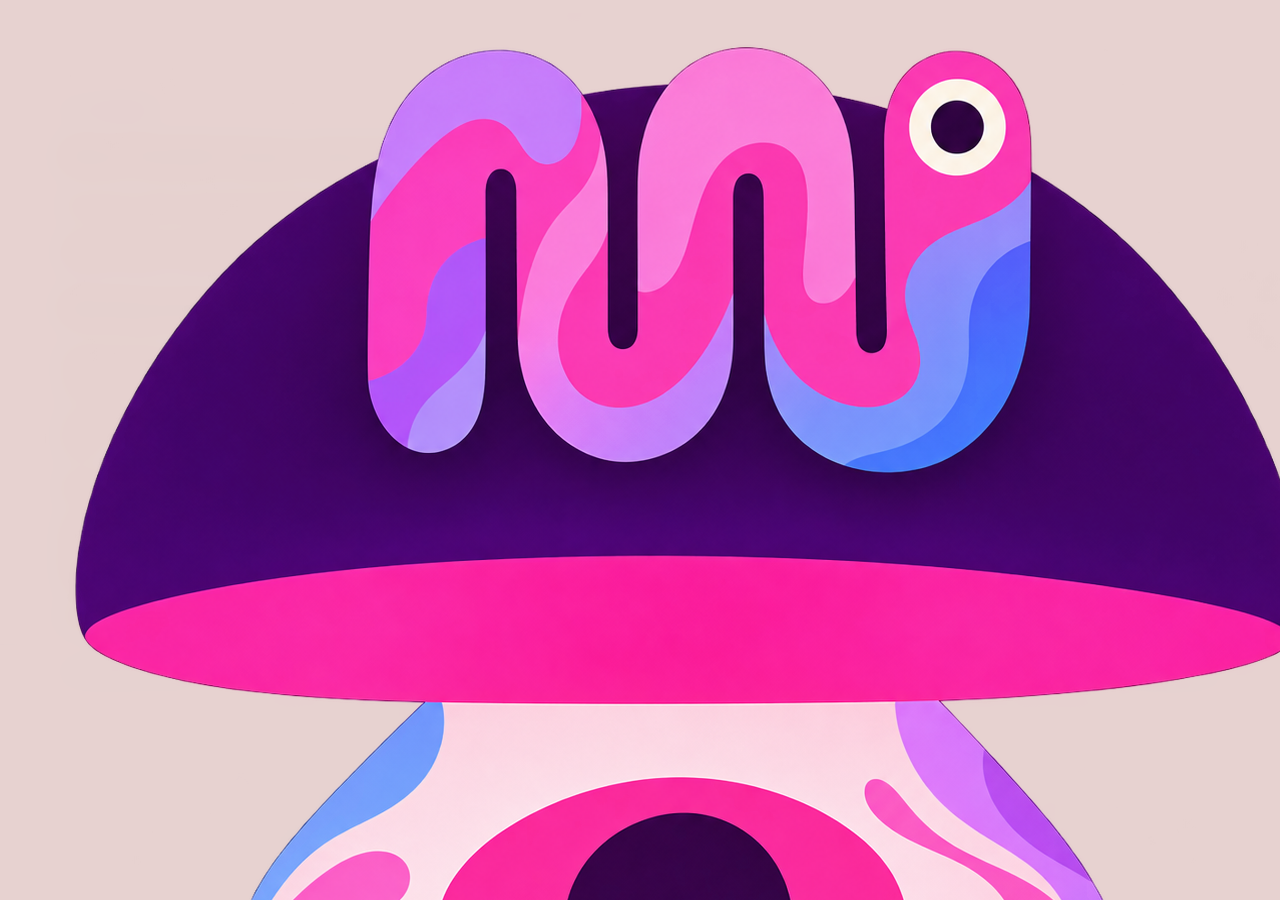
==== commit 6fd83144: "Use non-visible semantic page heading" ====
--- a/about.html
+++ b/about.html
@@ -1,4 +1,15 @@
-<!doctype html><html lang="en"><head><meta charset="utf-8"><meta name="viewport" content="width=device-width, initial-scale=1"><title>About Daniella Husam (Dania Husam) | Visual Artist</title><meta name="description" content="Meet Daniella Husam, also known as Dania Husam, a visual artist and art educator working across painting, mixed media and material experimentation."><link rel="preconnect" href="https://fonts.googleapis.com"><link rel="preconnect" href="https://fonts.gstatic.com" crossorigin><link href="assets/css/style.css" rel="stylesheet">
+<!doctype html><html lang="en"><head><meta charset="utf-8"><meta name="viewport" content="width=device-width, initial-scale=1"><title>About Daniella Husam (Dania Husam) | Visual Artist</title><meta name="description" content="Meet Daniella Husam, also known as Dania Husam, a visual artist and art educator working across painting, mixed media and material experimentation."><link rel="icon" type="image/x-icon" href="favicon.ico"><link rel="icon" type="image/png" sizes="32x32" href="favicon-32.png"><link rel="apple-touch-icon" sizes="180x180" href="favicon-180.png">
+<link rel="canonical" href="https://daniellartem.com/about.html">
+<meta property="og:type" content="website">
+<meta property="og:site_name" content="Daniella Husam | Visual Artist">
+<meta property="og:title" content="About Daniella Husam (Dania Husam) | Visual Artist">
+<meta property="og:description" content="Meet Daniella Husam, also known as Dania Husam, a visual artist and art educator working across painting, mixed media and material experimentation.">
+<meta property="og:url" content="https://daniellartem.com/about.html">
+<meta property="og:image" content="https://daniellartem.com/assets/images/homefoto-org.png">
+<meta name="twitter:card" content="summary_large_image">
+<meta name="twitter:title" content="About Daniella Husam (Dania Husam) | Visual Artist">
+<meta name="twitter:description" content="Meet Daniella Husam, also known as Dania Husam, a visual artist and art educator working across painting, mixed media and material experimentation.">
+<meta name="twitter:image" content="https://daniellartem.com/assets/images/homefoto-org.png"><link rel="preconnect" href="https://fonts.googleapis.com"><link rel="preconnect" href="https://fonts.gstatic.com" crossorigin><link href="assets/css/style.css?v=20261120-hidden-headings" rel="stylesheet">
   <script type="application/ld+json">
   {
     "@context": "https://schema.org",
@@ -13,4 +24,4 @@
     ]
   }
   </script>
-</head><body><header class="site-header"><a class="brand" href="index.html"><img src="assets/images/mushroom-logo.png" alt="Daniella Husam mushroom logo"><span class="brand-name">Daniella Husam<small>VISUAL ARTIST</small></span></a><nav class="nav" aria-label="Main navigation"><a href="index.html" class="">Home</a><a href="selected-works.html" class="">Selected Works</a><a href="studies.html" class="">Studies</a><a href="ceramics.html" class="">Ceramics</a><a href="installations.html" class="">Installations</a><a href="about.html" class="active">About</a><a href="contact.html" class="">Contact</a></nav></header><main><section class="page-intro"><div class="eyebrow">05 / Biography</div><h1>About the artist</h1><p>The person, ideas and practice behind the work.</p></section><section class="about-layout"><div class="portrait-placeholder">Add a portrait or studio photograph here</div><div class="about-copy"><div class="eyebrow">Daniella Husam · Visual artist</div><h2>Working between image, material and idea.</h2><p>Daniella Husam, also known as Dania Husam, is a visual artist and art educator whose practice moves across painting, mixed media and material experimentation. Her work explores colour, identity, emotion and surreal imagery, often bringing personal symbolism and playful visual language into conversation.</p><p>Alongside her studio practice, Daniella is interested in the ways creative research, experimentation and material processes shape an artwork from its earliest studies to its final form.</p><p><strong>Selected exhibition and publication history</strong></p><div class="info-list"><div class="info-row"><strong>2026</strong><span>Holy Art Gallery, New York · Exhibition</span></div><div class="info-row"><strong>2026</strong><span>Visual Art Journal · Feature</span></div><div class="info-row"><strong>2026</strong><span>Madrid exhibition · Add exhibition title and venue</span></div></div><p class="meta">Please verify exhibition names, dates and venue details before publishing.</p></div></section></main><footer class="site-footer"><span>© 2026 Daniella Husam</span><span>Artist · Working internationally</span><a href="contact.html">Enquiries & collaborations</a></footer></body></html>+</head><body><header class="site-header"><a class="brand" href="index.html"><img src="assets/images/mushroom-logo.png" alt="Daniella Husam mushroom logo"><span class="brand-name">Daniella Husam<small>VISUAL ARTIST</small></span></a><nav class="nav" aria-label="Main navigation"><a href="index.html" class="">Home</a><a href="selected-works.html" class="">Selected Works</a><a href="studies.html" class="">Studies</a><a href="ceramics.html" class="">Ceramics</a><a href="installations.html" class="">Installations</a><a href="about.html" class="active">About</a><a href="contact.html" class="">Contact</a></nav></header><main><section class="page-intro"><div class="eyebrow">05 / Biography</div><h1 class="visually-hidden">About Daniella Husam, visual artist and art educator</h1><p>The person, ideas and practice behind the work.</p></section><section class="about-layout"><div class="portrait-placeholder">Add a portrait or studio photograph here</div><div class="about-copy"><div class="eyebrow">Daniella Husam · Visual artist</div><h2>Working between image, material and idea.</h2><p>Daniella Husam, also known as Dania Husam, is a visual artist and art educator whose practice moves across painting, mixed media and material experimentation. Her work explores colour, identity, emotion and surreal imagery, often bringing personal symbolism and playful visual language into conversation.</p><p>Alongside her studio practice, Daniella is interested in the ways creative research, experimentation and material processes shape an artwork from its earliest studies to its final form.</p><p><strong>Selected exhibition and publication history</strong></p><div class="info-list"><div class="info-row"><strong>2026</strong><span>Holy Art Gallery, New York · Exhibition</span></div><div class="info-row"><strong>2026</strong><span>Visual Art Journal · Feature</span></div><div class="info-row"><strong>2026</strong><span>Madrid exhibition · Add exhibition title and venue</span></div></div><p class="meta">Please verify exhibition names, dates and venue details before publishing.</p></div></section></main><footer class="site-footer"><span>© 2026 Daniella Husam</span><span>Artist · Working internationally</span><a href="contact.html">Enquiries & collaborations</a></footer></body></html>
--- a/assets/css/style.css
+++ b/assets/css/style.css
@@ -1298,3 +1298,541 @@
     transform: translateY(0);
   }
 }
+
+
+/* Search-friendly gallery introductions */
+.gallery-intro {
+  max-width: 860px;
+  margin: 0 auto 34px;
+  padding: 24px 0 0;
+}
+.gallery-intro h1 {
+  margin: 0 0 12px;
+  color: var(--purple, #4A075F);
+  font-size: clamp(1.8rem, 3vw, 2.7rem);
+  line-height: 1.15;
+}
+.gallery-intro p {
+  max-width: 720px;
+  margin: 0;
+  line-height: 1.7;
+}
+@media (max-width: 700px) {
+  .gallery-intro { padding-top: 16px; margin-bottom: 24px; }
+}
+
+
+/* Homepage: layered artist portrait composition supplied as aligned transparent PNGs */
+.hero-artworld {
+  position: relative;
+  display: block;
+  width: 100%;
+  aspect-ratio: 1366 / 808;
+  height: auto;
+  min-height: 0;
+  max-height: none;
+  margin: 0;
+  padding: 0;
+  overflow: hidden;
+  border: 0;
+  background: #e7d2d0;
+  isolation: isolate;
+}
+.hero-artworld .hero-layer {
+  position: absolute;
+  inset: 0;
+  display: block;
+  width: 100%;
+  height: 100%;
+  max-width: none;
+  object-fit: fill;
+  margin: 0;
+  pointer-events: none;
+  animation: none;
+  transform: none;
+}
+.hero-artworld .hero-layer { z-index: 1; }
+.hero-accessible-copy {
+  position: absolute;
+  width: 1px;
+  height: 1px;
+  padding: 0;
+  margin: -1px;
+  overflow: hidden;
+  clip: rect(0, 0, 0, 0);
+  white-space: nowrap;
+  border: 0;
+}
+
+/* Homepage achievements preview, positioned between the hero and Mostra */
+.achievements-preview {
+  display: grid;
+  grid-template-columns: minmax(230px, .85fr) minmax(0, 1.5fr);
+  gap: clamp(28px, 5vw, 76px);
+  align-items: start;
+  padding: clamp(42px, 6vw, 82px) clamp(18px, 3vw, 44px);
+  border-bottom: 1px solid var(--line);
+}
+.achievements-heading h2 {
+  margin: 12px 0 12px;
+  color: var(--purple);
+  font: 700 clamp(30px, 4vw, 48px)/1.08 'Playfair Display', Georgia, serif;
+  letter-spacing: -.035em;
+}
+.achievements-heading p {
+  max-width: 340px;
+  margin: 0;
+  color: var(--muted);
+  font-size: 14px;
+  line-height: 1.75;
+}
+.achievement-list {
+  display: grid;
+  grid-template-columns: repeat(3, minmax(0, 1fr));
+  gap: clamp(16px, 2.5vw, 34px);
+}
+.achievement-item {
+  min-width: 0;
+  padding-top: 9px;
+  border-top: 2px solid var(--pink);
+}
+.achievement-type {
+  display: block;
+  margin-bottom: 18px;
+  color: var(--muted);
+  font: 700 9px/1.4 var(--ui);
+  letter-spacing: .13em;
+  text-transform: uppercase;
+}
+.achievement-item h3 {
+  margin: 0 0 5px;
+  color: var(--purple);
+  font: 700 clamp(18px, 2vw, 25px)/1.2 'Playfair Display', Georgia, serif;
+}
+.achievement-item p {
+  margin: 0 0 12px;
+  color: var(--ink);
+  font-size: 13px;
+}
+.achievement-item time {
+  color: var(--muted);
+  font: 700 10px/1.4 var(--ui);
+  letter-spacing: .04em;
+}
+@media (max-width: 760px) {
+  .achievements-preview {
+    grid-template-columns: 1fr;
+    gap: 28px;
+    padding: 42px 5vw;
+  }
+  .achievements-heading p { max-width: 520px; }
+}
+@media (max-width: 560px) {
+  .achievement-list {
+    grid-template-columns: 1fr;
+    gap: 22px;
+  }
+  .achievement-item {
+    display: grid;
+    grid-template-columns: 1fr auto;
+    column-gap: 12px;
+    align-items: baseline;
+  }
+  .achievement-type { grid-column: 1 / -1; margin-bottom: 7px; }
+  .achievement-item h3 { grid-column: 1; }
+  .achievement-item p { grid-column: 1; margin-bottom: 0; }
+  .achievement-item time { grid-column: 2; grid-row: 2 / span 2; text-align: right; }
+}
+
+
+/* One-time homepage intro animation: a short entrance, then everything rests */
+@keyframes heroPortraitArrive {
+  from { opacity: 0; transform: translateY(10px) scale(.985); }
+  to { opacity: 1; transform: translateY(0) scale(1); }
+}
+@keyframes heroNameGlitch {
+  0% { opacity: 0; transform: translateX(-12px) skewX(-3deg); filter: blur(2px); }
+  55% { opacity: 1; transform: translateX(2px) skewX(1deg); filter: blur(0); }
+  72% { transform: translateX(-1px) skewX(-.4deg); }
+  100% { opacity: 1; transform: translateX(0) skewX(0); filter: none; }
+}
+@keyframes heroNameFollow {
+  0% { opacity: 0; transform: translateY(9px) rotate(1deg); filter: blur(2px); }
+  70% { opacity: 1; transform: translateY(-2px) rotate(-.3deg); filter: blur(0); }
+  100% { opacity: 1; transform: translateY(0) rotate(0); filter: none; }
+}
+@keyframes heroDoodlePop {
+  0% { opacity: 0; transform: scale(.72) rotate(-5deg); }
+  72% { opacity: 1; transform: scale(1.06) rotate(2deg); }
+  100% { opacity: 1; transform: scale(1) rotate(0); }
+}
+@keyframes heroDrawReveal {
+  from { opacity: 0; clip-path: inset(100% 0 0 0); }
+  to { opacity: 1; clip-path: inset(0 0 0 0); }
+}
+@keyframes heroLineReveal {
+  from { opacity: 0; clip-path: inset(0 0 100% 0); }
+  to { opacity: 1; clip-path: inset(0 0 0 0); }
+}
+@keyframes heroSoftFade {
+  from { opacity: 0; transform: translateY(5px); }
+  to { opacity: 1; transform: translateY(0); }
+}
+.hero-artworld .hero-portrait-layer {
+  opacity: 0;
+  animation: heroPortraitArrive .95s cubic-bezier(.2,.75,.25,1) .28s both !important;
+}
+.hero-artworld .hero-name-daniella {
+  opacity: 0;
+  transform-origin: center;
+  animation: heroNameGlitch .72s ease-out .12s both !important;
+}
+.hero-artworld .hero-name-husam {
+  opacity: 0;
+  animation: heroNameFollow .78s cubic-bezier(.2,.8,.25,1) .48s both !important;
+}
+.hero-artworld .hero-pink-doodles {
+  opacity: 0;
+  transform-origin: center;
+  animation: heroDoodlePop .62s cubic-bezier(.2,.8,.25,1) 1.08s both !important;
+}
+.hero-artworld .hero-purple-scribble {
+  opacity: 0;
+  animation: heroDrawReveal 1.05s ease-out 1.38s both !important;
+}
+.hero-artworld .hero-pink-line {
+  opacity: 0;
+  animation: heroLineReveal .72s ease-out 1.72s both !important;
+}
+.hero-artworld .hero-tagline {
+  opacity: 0;
+  animation: heroSoftFade .8s ease-out 2.02s both !important;
+}
+.hero-artworld .hero-artist-statement {
+  opacity: 0;
+  animation: heroSoftFade .9s ease-out 2.48s both !important;
+}
+@media (prefers-reduced-motion: reduce) {
+  .hero-artworld .hero-layer {
+    opacity: 1 !important;
+    animation: none !important;
+    clip-path: none !important;
+    filter: none !important;
+    transform: none !important;
+  }
+}
+
+
+/* Canva video reference: playful name movement, portrait entrance, then a calm hold */
+@keyframes canvaNameWiggle {
+  0%   { opacity: 0; transform: translateY(16px) rotate(-3.2deg) skewX(-2.5deg); }
+  14%  { opacity: 1; transform: translateY(-5px) rotate(2.8deg) skewX(2deg); }
+  27%  { transform: translateY(3px) rotate(-2.4deg) skewX(-1.8deg); }
+  40%  { transform: translateY(-3px) rotate(2deg) skewX(1.4deg); }
+  53%  { transform: translateY(2px) rotate(-1.5deg) skewX(-1deg); }
+  66%  { transform: translateY(-1.5px) rotate(1deg) skewX(.7deg); }
+  79%  { transform: translateY(1px) rotate(-.6deg) skewX(-.4deg); }
+  91%  { transform: translateY(0) rotate(.25deg) skewX(.15deg); }
+  100% { opacity: 1; transform: translateY(0) rotate(0) skewX(0); }
+}
+@keyframes canvaPortraitRise {
+  0%   { opacity: 0; transform: translate3d(0, 48px, 0); }
+  30%  { opacity: .7; transform: translate3d(0, 25px, 0); }
+  75%  { opacity: 1; transform: translate3d(0, 4px, 0); }
+  100% { opacity: 1; transform: translate3d(0, 0, 0); }
+}
+@keyframes canvaPop {
+  0%   { opacity: 0; transform: scale(.72) rotate(-7deg); }
+  68%  { opacity: 1; transform: scale(1.09) rotate(3deg); }
+  86%  { transform: scale(.97) rotate(-1deg); }
+  100% { opacity: 1; transform: scale(1) rotate(0); }
+}
+@keyframes canvaDrawIn {
+  from { opacity: 0; clip-path: inset(100% 0 0 0); }
+  to   { opacity: 1; clip-path: inset(0 0 0 0); }
+}
+@keyframes canvaLineIn {
+  from { opacity: 0; clip-path: inset(0 0 100% 0); }
+  to   { opacity: 1; clip-path: inset(0 0 0 0); }
+}
+@keyframes canvaFade {
+  from { opacity: 0; }
+  to   { opacity: 1; }
+}
+.hero-artworld .hero-portrait-layer {
+  opacity: 0;
+  transform-origin: 50% 90%;
+  will-change: transform, opacity;
+  backface-visibility: hidden;
+  animation: canvaPortraitRise 2.25s cubic-bezier(.22,.68,.24,1) .3s both !important;
+}
+.hero-artworld .hero-name-daniella {
+  opacity: 0;
+  transform-origin: 24% 28%;
+  animation: canvaNameWiggle 2.35s cubic-bezier(.2,.75,.25,1) .15s both !important;
+}
+.hero-artworld .hero-name-husam {
+  opacity: 0;
+  transform-origin: 78% 43%;
+  animation: canvaNameWiggle 2.35s cubic-bezier(.2,.75,.25,1) .48s both !important;
+}
+.hero-artworld .hero-pink-doodles {
+  opacity: 0;
+  transform-origin: 73% 22%;
+  animation: canvaPop 1.05s cubic-bezier(.2,.8,.25,1) 1.75s both !important;
+}
+.hero-artworld .hero-purple-scribble {
+  opacity: 0;
+  animation: canvaDrawIn 1.45s ease-out 2.15s both !important;
+}
+.hero-artworld .hero-pink-line {
+  opacity: 0;
+  animation: canvaLineIn 1.15s ease-out 2.3s both !important;
+}
+.hero-artworld .hero-tagline {
+  opacity: 0;
+  animation: canvaFade 1.25s ease-out 1.95s both !important;
+}
+.hero-artworld .hero-artist-statement {
+  opacity: 0;
+  animation: canvaFade 1.9s ease-out 2.65s both !important;
+}
+@media (prefers-reduced-motion: reduce) {
+  .hero-artworld .hero-layer {
+    opacity: 1 !important;
+    animation: none !important;
+    clip-path: none !important;
+    filter: none !important;
+    transform: none !important;
+  }
+}
+
+
+/* Outside the Studio: full achievements page */
+.text-link-button {
+  display: inline-flex;
+  align-items: center;
+  gap: 14px;
+  padding: 12px 0 8px;
+  border-bottom: 1px solid var(--purple);
+  color: var(--purple);
+  font: 700 10px/1.4 var(--ui);
+  letter-spacing: .14em;
+  text-transform: uppercase;
+  transition: color .25s, border-color .25s, gap .25s;
+}
+.text-link-button:hover {
+  color: var(--pink);
+  border-color: var(--pink);
+  gap: 20px;
+}
+.achievements-see-more {
+  grid-column: 1 / -1;
+  justify-self: start;
+  margin-top: -8px;
+}
+.achievements-main {
+  padding-top: clamp(42px, 7vw, 88px);
+  padding-bottom: 70px;
+}
+.achievements-page-intro {
+  max-width: 850px;
+  padding: 0 0 clamp(54px, 8vw, 100px);
+}
+.achievements-page-intro h1 {
+  margin: 15px 0 18px;
+  color: var(--purple);
+  font: 700 clamp(44px, 7vw, 88px)/1.02 'Playfair Display', Georgia, serif;
+  letter-spacing: -.055em;
+}
+.achievements-page-intro h1 span { color: var(--pink); }
+.achievements-page-intro > p {
+  max-width: 570px;
+  margin: 0;
+  color: var(--muted);
+  font-size: clamp(15px, 1.5vw, 18px);
+  line-height: 1.8;
+}
+.achievements-year {
+  border-top: 1px solid var(--line);
+  padding-top: 28px;
+}
+.achievements-year-heading {
+  display: flex;
+  align-items: baseline;
+  justify-content: space-between;
+  gap: 20px;
+  margin-bottom: 12px;
+}
+.achievements-year-heading h2 {
+  margin: 0;
+  color: var(--purple);
+  font: 600 clamp(38px, 5vw, 60px)/1 'Playfair Display', Georgia, serif;
+  letter-spacing: -.04em;
+}
+.achievements-timeline { border-top: 1px solid var(--line); }
+.achievement-entry {
+  display: grid;
+  grid-template-columns: minmax(130px, .34fr) minmax(0, 1fr) 44px;
+  gap: clamp(20px, 4vw, 58px);
+  align-items: start;
+  padding: clamp(28px, 4vw, 48px) 0;
+  border-bottom: 1px solid var(--line);
+}
+.achievement-entry-date {
+  display: flex;
+  flex-direction: column;
+  align-items: flex-start;
+  gap: 5px;
+  color: var(--purple);
+}
+.achievement-entry-date > span {
+  font: 600 clamp(30px, 4vw, 46px)/1 'Playfair Display', Georgia, serif;
+}
+.achievement-entry-date time {
+  color: var(--muted);
+  font: 700 10px/1.5 var(--ui);
+  letter-spacing: .1em;
+  text-transform: uppercase;
+}
+.achievement-entry-content { max-width: 650px; }
+.achievement-entry-content .achievement-type { margin: 0 0 12px; }
+.achievement-entry-content h3 {
+  margin: 0 0 8px;
+  color: var(--purple);
+  font: 600 clamp(26px, 3.4vw, 42px)/1.12 'Playfair Display', Georgia, serif;
+}
+.achievement-entry-content p {
+  margin: 7px 0 0;
+  color: var(--muted);
+  font-size: 14px;
+  line-height: 1.75;
+}
+.achievement-entry-content .achievement-venue {
+  color: var(--ink);
+  font-weight: 700;
+}
+.achievement-entry-index {
+  justify-self: end;
+  color: var(--pink);
+  font: 700 10px/1.4 var(--ui);
+  letter-spacing: .12em;
+}
+.achievement-entry-upcoming .achievement-entry-date > span,
+.achievement-entry-upcoming .achievement-entry-content h3 { color: var(--pink); }
+.achievements-page-note {
+  display: flex;
+  align-items: center;
+  justify-content: space-between;
+  gap: 28px;
+  margin: clamp(48px, 7vw, 84px) 0 34px;
+  padding: 28px 0;
+  border-top: 1px solid var(--line);
+  border-bottom: 1px solid var(--line);
+}
+.achievements-page-note p {
+  max-width: 610px;
+  margin: 0;
+  color: var(--muted);
+  font-size: 14px;
+  line-height: 1.8;
+}
+.achievements-back-link {
+  display: inline-block;
+  color: var(--purple);
+  font: 700 10px/1.5 var(--ui);
+  letter-spacing: .12em;
+  text-transform: uppercase;
+}
+.achievements-back-link:hover { color: var(--pink); }
+@media (max-width: 600px) {
+  .achievements-main { padding-top: 34px; }
+  .achievement-entry {
+    grid-template-columns: 1fr 30px;
+    gap: 14px;
+  }
+  .achievement-entry-date {
+    grid-column: 1;
+    grid-row: 1;
+    flex-direction: row;
+    align-items: baseline;
+    gap: 10px;
+    margin-bottom: 4px;
+  }
+  .achievement-entry-date > span { font-size: 28px; }
+  .achievement-entry-content { grid-column: 1; grid-row: 2; }
+  .achievement-entry-index { grid-column: 2; grid-row: 1 / span 2; }
+  .achievements-page-note { align-items: flex-start; flex-direction: column; }
+}
+
+
+/* Achievements page: start with the timeline grid, without a repeated page title */
+.achievements-main { padding-top: clamp(28px, 4vw, 48px); }
+.achievements-page-intro { display: none; }
+
+
+/* Multiple CMS-managed photographs for each achievement */
+.achievement-gallery {
+  display: grid;
+  grid-template-columns: repeat(auto-fit, minmax(150px, 1fr));
+  gap: 12px;
+  margin-top: 22px;
+  max-width: 780px;
+}
+.achievement-gallery:empty { display: none; }
+.achievement-gallery-item {
+  display: block;
+  overflow: hidden;
+  aspect-ratio: 4 / 3;
+  background: rgba(91, 0, 100, .05);
+}
+.achievement-gallery-item img {
+  display: block;
+  width: 100%;
+  height: 100%;
+  object-fit: cover;
+  transition: transform .45s ease;
+}
+.achievement-gallery-item:hover img { transform: scale(1.035); }
+@media (max-width: 600px) {
+  .achievement-gallery { grid-template-columns: repeat(2, minmax(0, 1fr)); gap: 8px; }
+}
+
+
+/* Achievement photographs: horizontal, swipeable carousel in the right column */
+.achievement-entry {
+  grid-template-columns: minmax(130px, .34fr) minmax(260px, .9fr) minmax(280px, 1fr) 32px;
+  column-gap: clamp(18px, 3vw, 44px);
+}
+.achievement-entry-content { max-width: none; }
+.achievement-carousel,
+.achievement-carousel-placeholder { width: 100%; min-width: 0; align-self: center; }
+.achievement-carousel-viewport {
+  width: 100%; overflow: hidden; aspect-ratio: 4 / 3;
+  background: rgba(91, 0, 100, .045); scroll-behavior: smooth; scrollbar-width: none;
+}
+.achievement-carousel-viewport::-webkit-scrollbar { display: none; }
+.achievement-carousel-track { display: flex; width: 100%; height: 100%; }
+.achievement-carousel-slide { display: block; flex: 0 0 100%; width: 100%; height: 100%; overflow: hidden; }
+.achievement-carousel-slide img { display: block; width: 100%; height: 100%; object-fit: cover; }
+.achievement-carousel-controls { display: flex; align-items: center; justify-content: flex-end; gap: 16px; padding-top: 12px; }
+.achievement-carousel-arrow {
+  display: inline-grid; place-items: center; width: 32px; height: 32px;
+  border: 1px solid var(--line); border-radius: 50%; background: transparent;
+  color: var(--purple); cursor: pointer; font: inherit; transition: color .2s, background .2s, border-color .2s;
+}
+.achievement-carousel-arrow:hover { color: white; background: var(--purple); border-color: var(--purple); }
+.achievement-carousel-count { color: var(--muted); font: 700 10px/1 var(--ui); letter-spacing: .12em; }
+.achievement-carousel-count [data-current] { color: var(--purple); }
+.achievement-carousel-placeholder { aspect-ratio: 4 / 3; }
+@media (max-width: 900px) {
+  .achievement-entry { grid-template-columns: minmax(110px, .32fr) minmax(220px, 1fr) minmax(220px, .9fr) 24px; column-gap: 18px; }
+}
+@media (max-width: 650px) {
+  .achievement-entry { grid-template-columns: 1fr 28px; gap: 14px; }
+  .achievement-entry-date { grid-column: 1; grid-row: 1; flex-direction: row; align-items: baseline; gap: 10px; margin-bottom: 4px; }
+  .achievement-entry-content { grid-column: 1; grid-row: 2; }
+  .achievement-carousel, .achievement-carousel-placeholder { grid-column: 1; grid-row: 3; margin-top: 12px; }
+  .achievement-entry-index { grid-column: 2; grid-row: 1 / span 3; }
+  .achievement-entry-date > span { font-size: 28px; }
+}
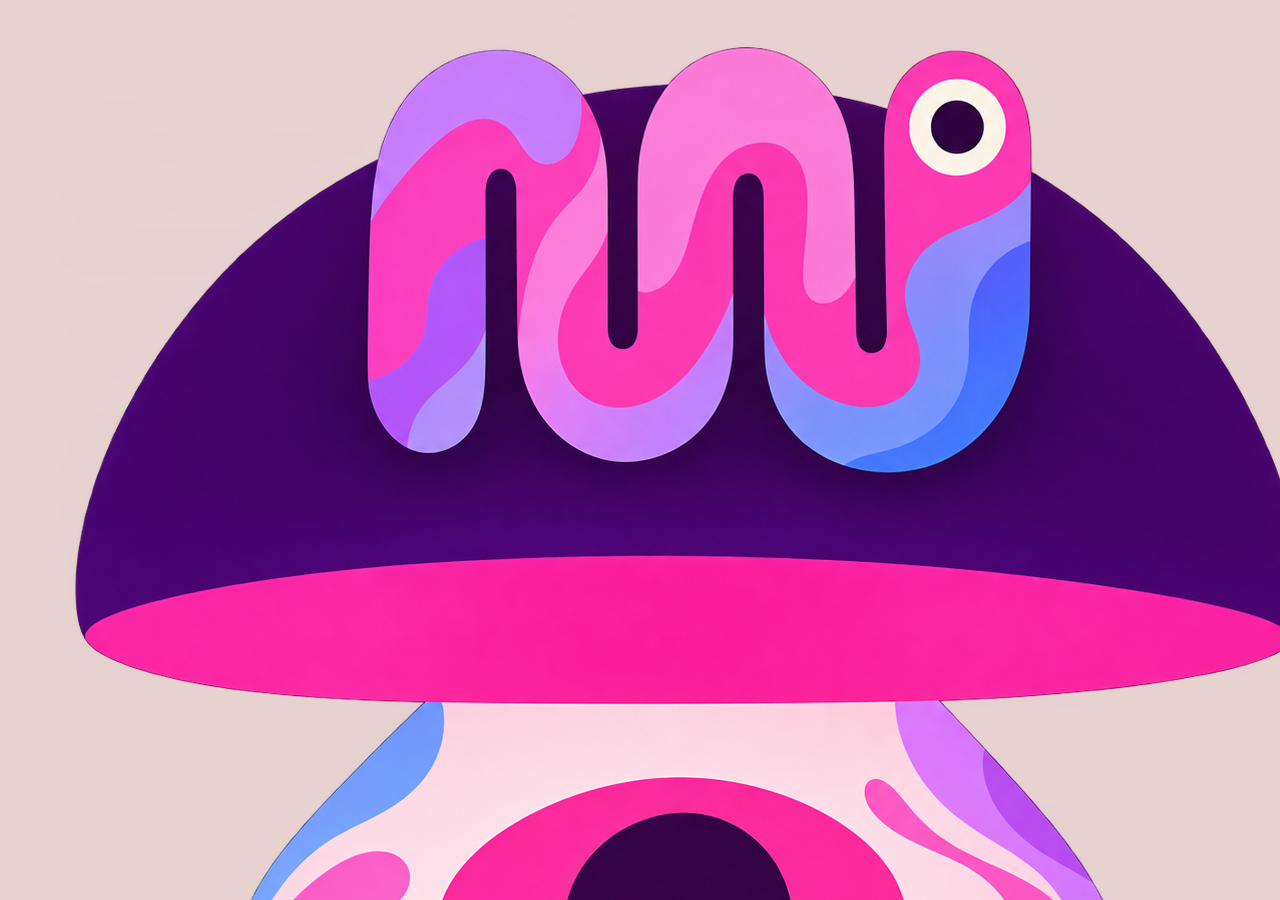
==== commit e7b89e60: "Remove hidden page heading elements" ====
--- a/about.html
+++ b/about.html
@@ -24,4 +24,4 @@
     ]
   }
   </script>
-</head><body><header class="site-header"><a class="brand" href="index.html"><img src="assets/images/mushroom-logo.png" alt="Daniella Husam mushroom logo"><span class="brand-name">Daniella Husam<small>VISUAL ARTIST</small></span></a><nav class="nav" aria-label="Main navigation"><a href="index.html" class="">Home</a><a href="selected-works.html" class="">Selected Works</a><a href="studies.html" class="">Studies</a><a href="ceramics.html" class="">Ceramics</a><a href="installations.html" class="">Installations</a><a href="about.html" class="active">About</a><a href="contact.html" class="">Contact</a></nav></header><main><section class="page-intro"><div class="eyebrow">05 / Biography</div><h1 class="visually-hidden">About Daniella Husam, visual artist and art educator</h1><p>The person, ideas and practice behind the work.</p></section><section class="about-layout"><div class="portrait-placeholder">Add a portrait or studio photograph here</div><div class="about-copy"><div class="eyebrow">Daniella Husam · Visual artist</div><h2>Working between image, material and idea.</h2><p>Daniella Husam, also known as Dania Husam, is a visual artist and art educator whose practice moves across painting, mixed media and material experimentation. Her work explores colour, identity, emotion and surreal imagery, often bringing personal symbolism and playful visual language into conversation.</p><p>Alongside her studio practice, Daniella is interested in the ways creative research, experimentation and material processes shape an artwork from its earliest studies to its final form.</p><p><strong>Selected exhibition and publication history</strong></p><div class="info-list"><div class="info-row"><strong>2026</strong><span>Holy Art Gallery, New York · Exhibition</span></div><div class="info-row"><strong>2026</strong><span>Visual Art Journal · Feature</span></div><div class="info-row"><strong>2026</strong><span>Madrid exhibition · Add exhibition title and venue</span></div></div><p class="meta">Please verify exhibition names, dates and venue details before publishing.</p></div></section></main><footer class="site-footer"><span>© 2026 Daniella Husam</span><span>Artist · Working internationally</span><a href="contact.html">Enquiries & collaborations</a></footer></body></html>+</head><body><header class="site-header"><a class="brand" href="index.html"><img src="assets/images/mushroom-logo.png" alt="Daniella Husam mushroom logo"><span class="brand-name">Daniella Husam<small>VISUAL ARTIST</small></span></a><nav class="nav" aria-label="Main navigation"><a href="index.html" class="">Home</a><a href="selected-works.html" class="">Selected Works</a><a href="studies.html" class="">Studies</a><a href="ceramics.html" class="">Ceramics</a><a href="installations.html" class="">Installations</a><a href="about.html" class="active">About</a><a href="contact.html" class="">Contact</a></nav></header><main><section class="page-intro"><div class="eyebrow">05 / Biography</div><p>The person, ideas and practice behind the work.</p></section><section class="about-layout"><div class="portrait-placeholder">Add a portrait or studio photograph here</div><div class="about-copy"><div class="eyebrow">Daniella Husam · Visual artist</div><h2>Working between image, material and idea.</h2><p>Daniella Husam, also known as Dania Husam, is a visual artist and art educator whose practice moves across painting, mixed media and material experimentation. Her work explores colour, identity, emotion and surreal imagery, often bringing personal symbolism and playful visual language into conversation.</p><p>Alongside her studio practice, Daniella is interested in the ways creative research, experimentation and material processes shape an artwork from its earliest studies to its final form.</p><p><strong>Selected exhibition and publication history</strong></p><div class="info-list"><div class="info-row"><strong>2026</strong><span>Holy Art Gallery, New York · Exhibition</span></div><div class="info-row"><strong>2026</strong><span>Visual Art Journal · Feature</span></div><div class="info-row"><strong>2026</strong><span>Madrid exhibition · Add exhibition title and venue</span></div></div><p class="meta">Please verify exhibition names, dates and venue details before publishing.</p></div></section></main><footer class="site-footer"><span>© 2026 Daniella Husam</span><span>Artist · Working internationally</span><a href="contact.html">Enquiries & collaborations</a></footer></body></html>
--- a/assets/css/style.css
+++ b/assets/css/style.css
@@ -1836,3 +1836,17 @@
   .achievement-entry-index { grid-column: 2; grid-row: 1 / span 3; }
   .achievement-entry-date > span { font-size: 28px; }
 }
+
+
+/* Semantic page headings: available to assistive technology without affecting the visual layout */
+.visually-hidden {
+  position: absolute !important;
+  width: 1px !important;
+  height: 1px !important;
+  padding: 0 !important;
+  margin: -1px !important;
+  overflow: hidden !important;
+  clip: rect(0, 0, 0, 0) !important;
+  white-space: nowrap !important;
+  border: 0 !important;
+}
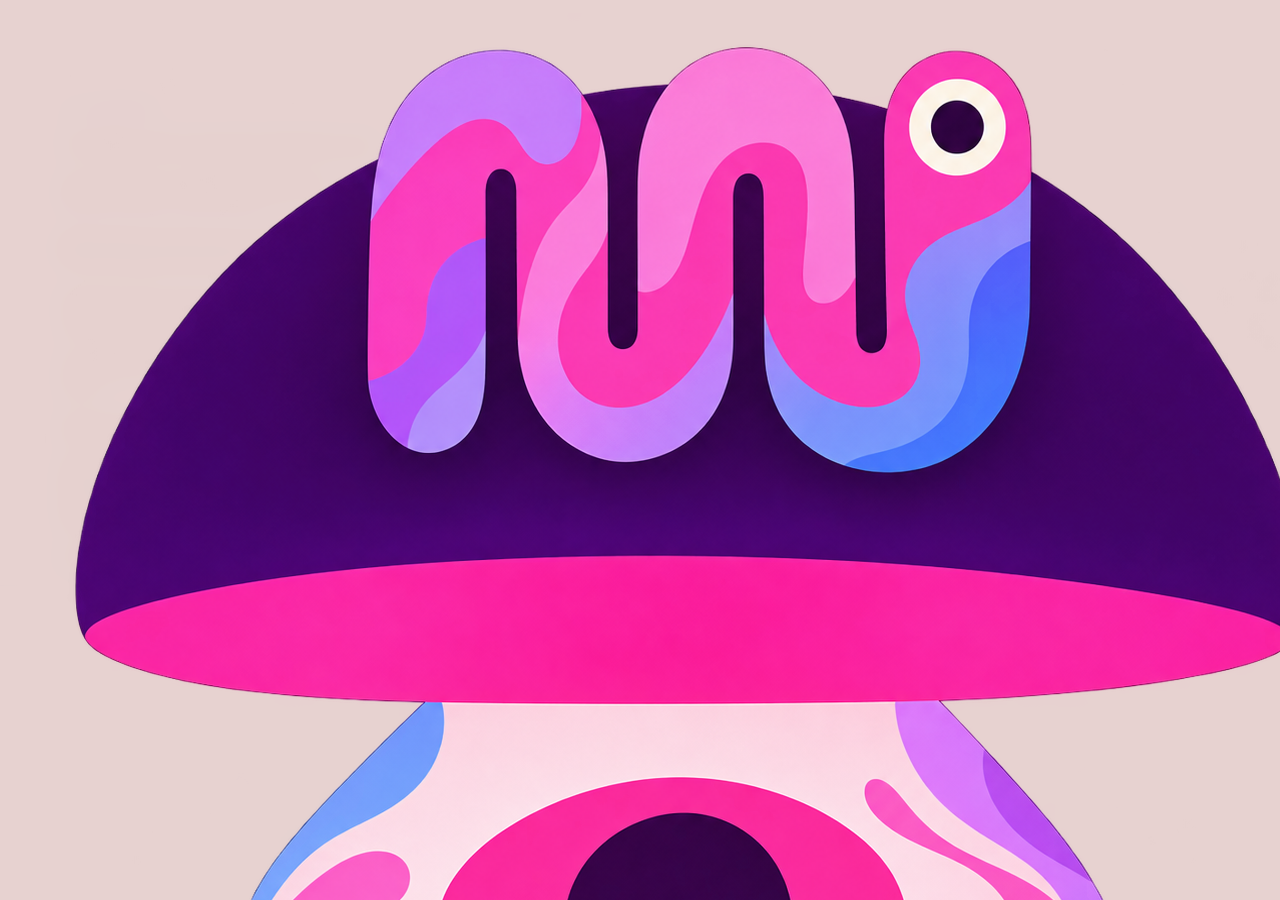
==== commit 5f122fca: "Add copyright notice to every portfolio page" ====
--- a/about.html
+++ b/about.html
@@ -24,4 +24,4 @@
     ]
   }
   </script>
-</head><body><header class="site-header"><a class="brand" href="index.html"><img src="assets/images/mushroom-logo.png" alt="Daniella Husam mushroom logo"><span class="brand-name">Daniella Husam<small>VISUAL ARTIST</small></span></a><nav class="nav" aria-label="Main navigation"><a href="index.html" class="">Home</a><a href="selected-works.html" class="">Selected Works</a><a href="studies.html" class="">Studies</a><a href="ceramics.html" class="">Ceramics</a><a href="installations.html" class="">Installations</a><a href="about.html" class="active">About</a><a href="contact.html" class="">Contact</a></nav></header><main><section class="page-intro"><div class="eyebrow">05 / Biography</div><p>The person, ideas and practice behind the work.</p></section><section class="about-layout"><div class="portrait-placeholder">Add a portrait or studio photograph here</div><div class="about-copy"><div class="eyebrow">Daniella Husam · Visual artist</div><h2>Working between image, material and idea.</h2><p>Daniella Husam, also known as Dania Husam, is a visual artist and art educator whose practice moves across painting, mixed media and material experimentation. Her work explores colour, identity, emotion and surreal imagery, often bringing personal symbolism and playful visual language into conversation.</p><p>Alongside her studio practice, Daniella is interested in the ways creative research, experimentation and material processes shape an artwork from its earliest studies to its final form.</p><p><strong>Selected exhibition and publication history</strong></p><div class="info-list"><div class="info-row"><strong>2026</strong><span>Holy Art Gallery, New York · Exhibition</span></div><div class="info-row"><strong>2026</strong><span>Visual Art Journal · Feature</span></div><div class="info-row"><strong>2026</strong><span>Madrid exhibition · Add exhibition title and venue</span></div></div><p class="meta">Please verify exhibition names, dates and venue details before publishing.</p></div></section></main><footer class="site-footer"><span>© 2026 Daniella Husam</span><span>Artist · Working internationally</span><a href="contact.html">Enquiries & collaborations</a></footer></body></html>+</head><body><header class="site-header"><a class="brand" href="index.html"><img src="assets/images/mushroom-logo.png" alt="Daniella Husam mushroom logo"><span class="brand-name">Daniella Husam<small>VISUAL ARTIST</small></span></a><nav class="nav" aria-label="Main navigation"><a href="index.html" class="">Home</a><a href="selected-works.html" class="">Selected Works</a><a href="studies.html" class="">Studies</a><a href="ceramics.html" class="">Ceramics</a><a href="installations.html" class="">Installations</a><a href="about.html" class="active">About</a><a href="contact.html" class="">Contact</a></nav></header><main><section class="page-intro"><div class="eyebrow">05 / Biography</div><p>The person, ideas and practice behind the work.</p></section><section class="about-layout"><div class="portrait-placeholder">Add a portrait or studio photograph here</div><div class="about-copy"><div class="eyebrow">Daniella Husam · Visual artist</div><h2>Working between image, material and idea.</h2><p>Daniella Husam, also known as Dania Husam, is a visual artist and art educator whose practice moves across painting, mixed media and material experimentation. Her work explores colour, identity, emotion and surreal imagery, often bringing personal symbolism and playful visual language into conversation.</p><p>Alongside her studio practice, Daniella is interested in the ways creative research, experimentation and material processes shape an artwork from its earliest studies to its final form.</p><p><strong>Selected exhibition and publication history</strong></p><div class="info-list"><div class="info-row"><strong>2026</strong><span>Holy Art Gallery, New York · Exhibition</span></div><div class="info-row"><strong>2026</strong><span>Visual Art Journal · Feature</span></div><div class="info-row"><strong>2026</strong><span>Madrid exhibition · Add exhibition title and venue</span></div></div><p class="meta">Please verify exhibition names, dates and venue details before publishing.</p></div></section></main><footer class="site-footer"><p class="copyright-notice">© Daniella Husam. All artwork and images are protected by copyright. Reproduction or commercial use without permission is prohibited.</p><span>© 2026 Daniella Husam</span><span>Artist · Working internationally</span><a href="contact.html">Enquiries & collaborations</a></footer></body></html>
--- a/assets/css/style.css
+++ b/assets/css/style.css
@@ -1850,3 +1850,80 @@
   white-space: nowrap !important;
   border: 0 !important;
 }
+
+
+/* Descriptive page copy sits quietly after the artwork, not above it */
+.gallery-main > .gallery-intro {
+  order: 2;
+  max-width: 860px;
+  margin: 42px auto 8px;
+  padding: 0;
+}
+.gallery-main > .card-grid { order: 1; }
+.gallery-main > .gallery-intro p {
+  max-width: 760px;
+  margin: 0 auto;
+  color: var(--muted, #77717c);
+  font-size: 11px;
+  line-height: 1.65;
+  letter-spacing: .01em;
+}
+@media (max-width: 700px) {
+  .gallery-main > .gallery-intro { margin: 30px auto 6px; padding: 0 18px; }
+  .gallery-main > .gallery-intro p { font-size: 10px; }
+}
+
+
+/* Keep gallery descriptions after all artwork, never above the gallery */
+main.gallery-main {
+  display: flex;
+  flex-direction: column;
+}
+main.gallery-main > .card-grid {
+  order: 1;
+  width: 100%;
+}
+main.gallery-main > .gallery-intro {
+  order: 2;
+  display: block;
+  width: 100%;
+  max-width: 860px;
+  margin: 34px auto 12px;
+  padding: 0;
+}
+main.gallery-main > .gallery-intro p {
+  max-width: 760px;
+  margin: 0 auto;
+  color: var(--muted, #77717c);
+  font-size: 11px;
+  line-height: 1.65;
+  letter-spacing: .01em;
+}
+@media (max-width: 700px) {
+  main.gallery-main > .gallery-intro { margin: 26px auto 10px; padding: 0 18px; }
+  main.gallery-main > .gallery-intro p { font-size: 10px; }
+}
+
+
+/* Copyright notice and light-touch image-saving deterrents */
+.copyright-notice {
+  flex: 1 1 auto;
+  min-width: 0;
+  max-width: none;
+  margin: 0;
+  padding: 0 8px;
+  color: var(--muted);
+  font: 400 clamp(5px, .55vw, 8px)/1.2 var(--ui);
+  letter-spacing: .005em;
+  text-align: center;
+  white-space: nowrap;
+}
+.site-footer img,
+.work-card img,
+.achievement-carousel img,
+.zoom-stage img,
+.projects-gallery img {
+  -webkit-user-drag: none;
+  user-select: none;
+  -webkit-user-select: none;
+}
